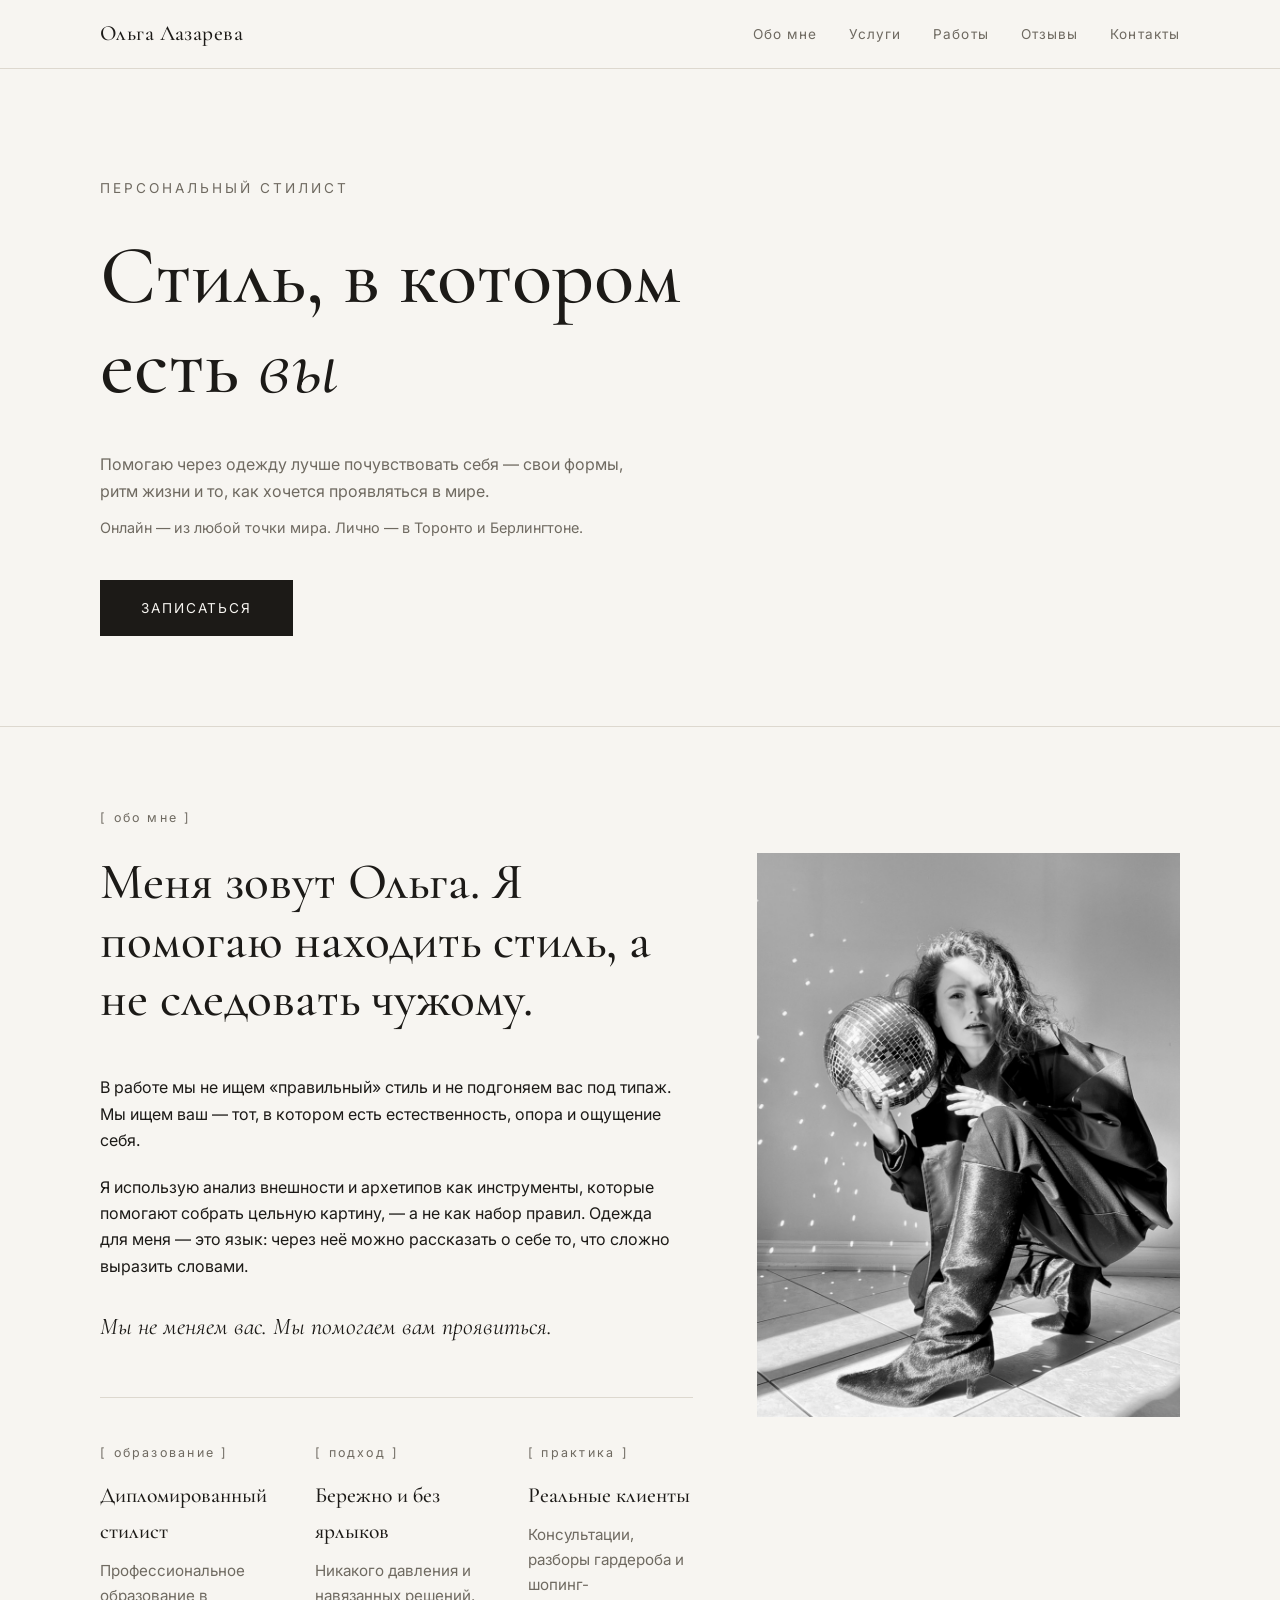
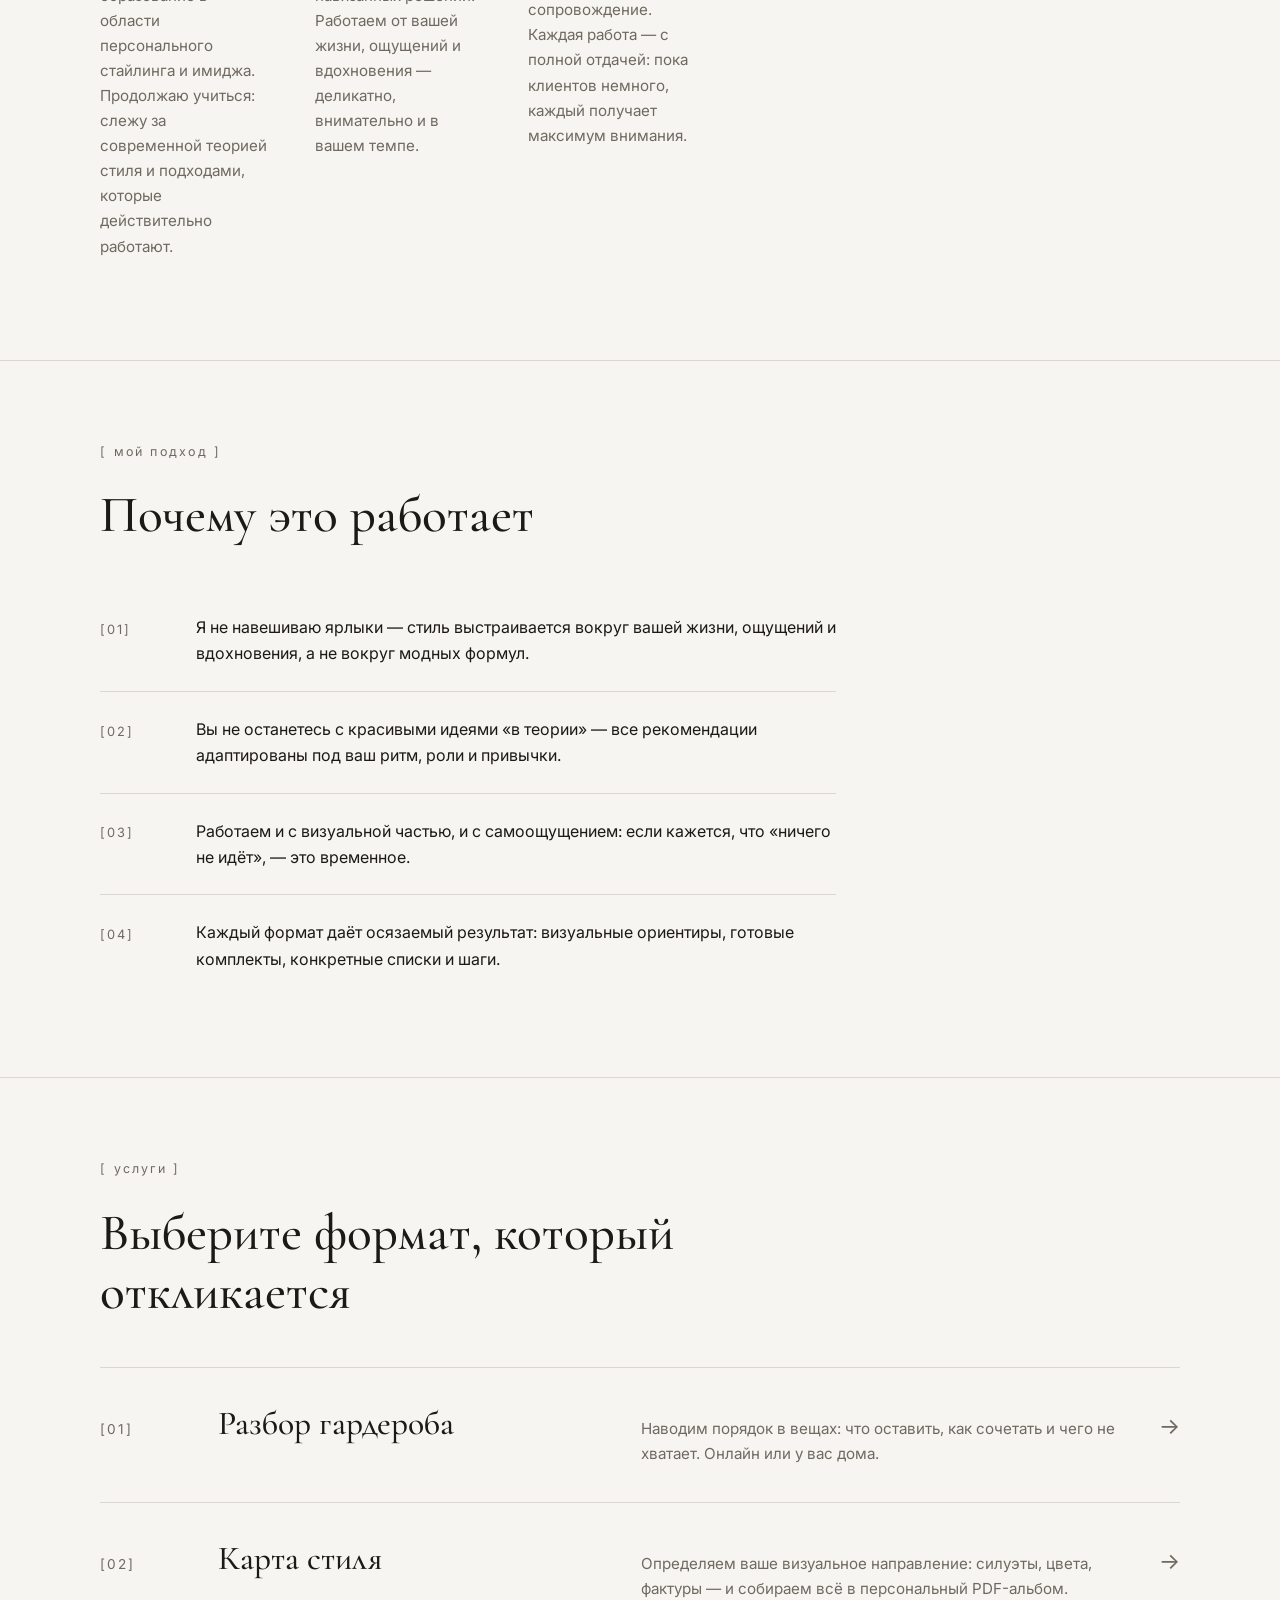
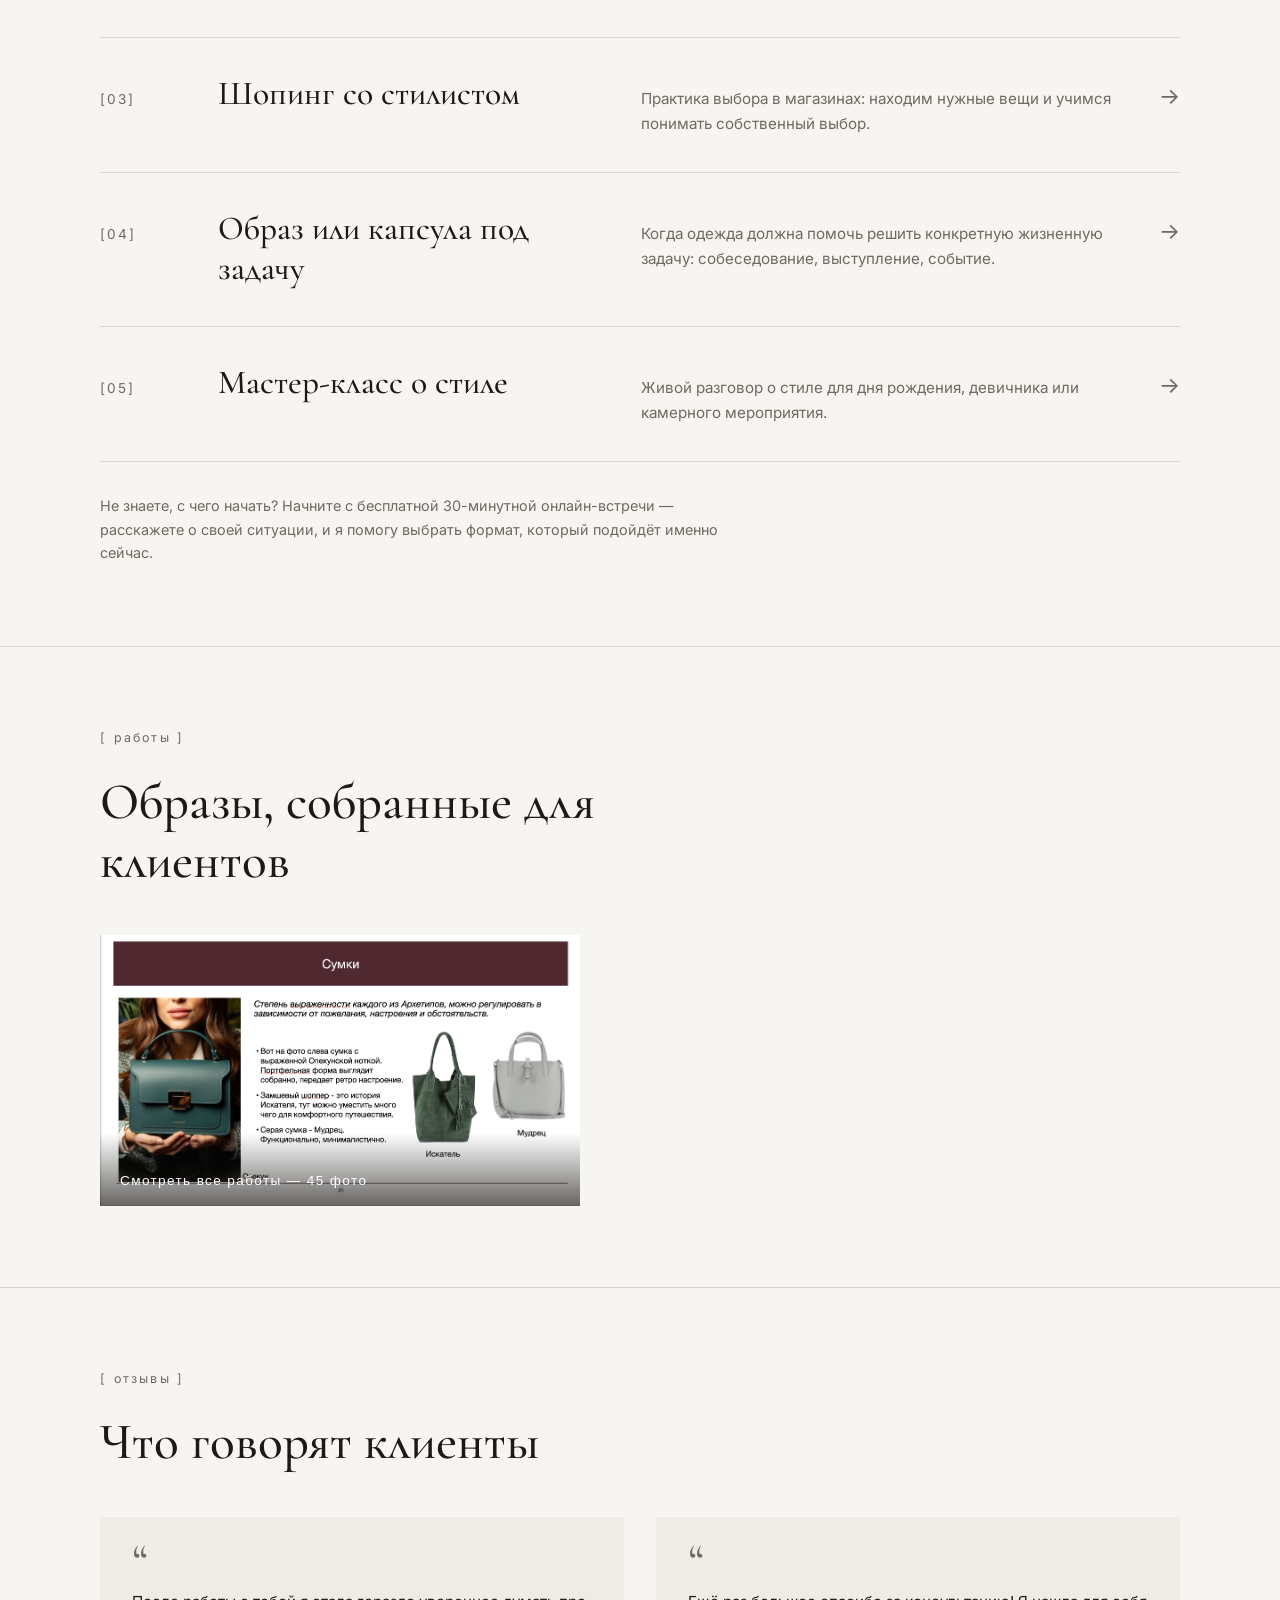
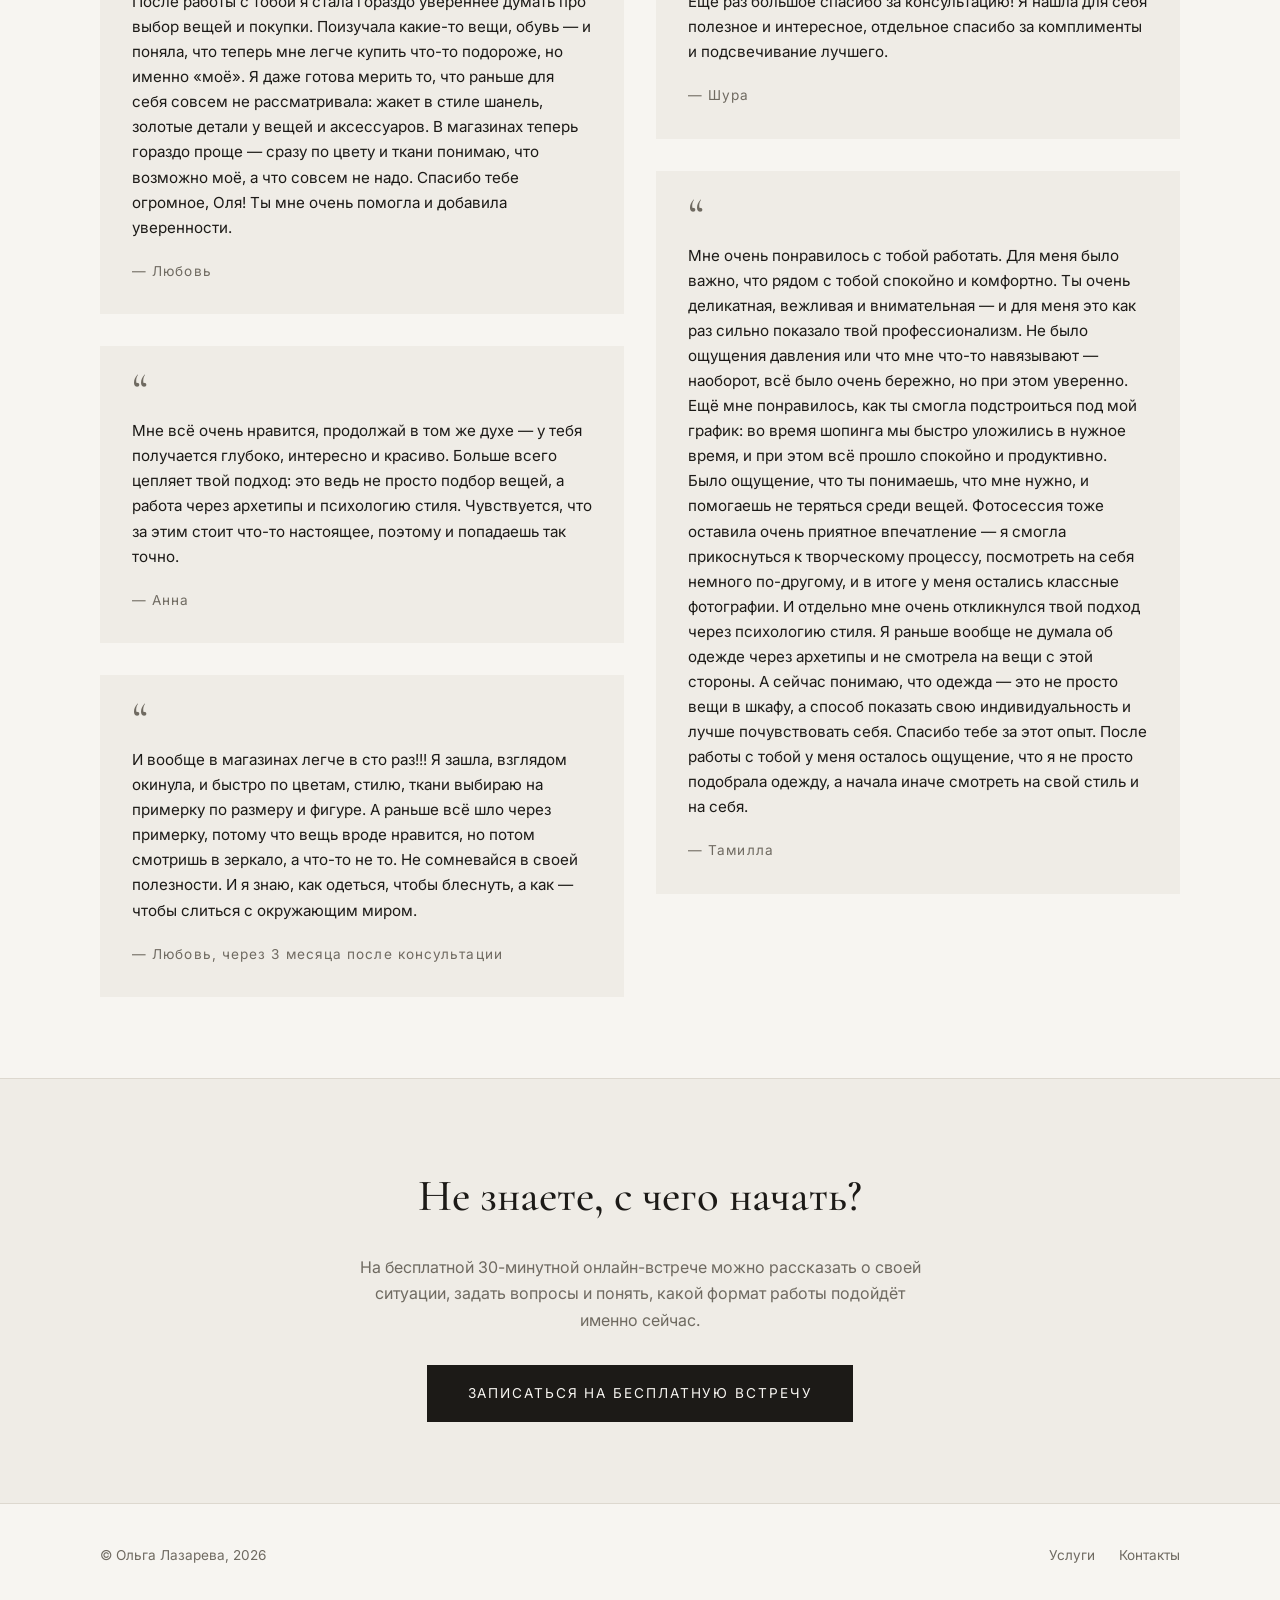
==== v2/index.html @ 64da3b32 "v2" ====
<!DOCTYPE html>
<html lang="ru">
<head>
    <meta charset="UTF-8">
    <meta name="viewport" content="width=device-width, initial-scale=1.0">
    <title>Ольга Лазарева — Персональный стилист</title>
    <meta name="description" content="Персональный стилист. Онлайн — из любой точки мира. Лично — в Торонто и Берлингтоне. Стиль как способ узнать себя и проявиться.">
    <meta property="og:title" content="Ольга Лазарева — Персональный стилист">
    <meta property="og:description" content="Персональный стилист. Онлайн — из любой точки мира. Лично — в Торонто и Берлингтоне.">
    <meta name="theme-color" content="#f7f5f1">
    <link rel="preconnect" href="https://fonts.googleapis.com">
    <link rel="preconnect" href="https://fonts.gstatic.com" crossorigin>
    <link href="https://fonts.googleapis.com/css2?family=Cormorant+Garamond:ital,wght@0,400;0,500;0,600;1,400;1,500&family=Inter:wght@300;400;500&display=swap" rel="stylesheet">
    <link rel="stylesheet" href="styles.css">
</head>
<body>
    <header class="site-header">
        <div class="container">
            <a href="index.html" class="brand">Ольга Лазарева</a>
            <button class="hamburger" id="hamburger" aria-label="Меню">
                <span></span>
                <span></span>
                <span></span>
            </button>
            <nav class="site-nav" id="siteNav">
                <a href="#about" class="nav-link">Обо мне</a>
                <a href="#services" class="nav-link">Услуги</a>
                <a href="#works" class="nav-link">Работы</a>
                <a href="#reviews" class="nav-link">Отзывы</a>
                <a href="contacts.html" class="nav-link">Контакты</a>
            </nav>
        </div>
    </header>

    <main>
        <!-- Hero -->
        <section id="hero" class="hero">
            <div class="container">
                <p class="hero-kicker">Персональный стилист</p>
                <h1 class="hero-title">Стиль, в котором есть <em>вы</em></h1>
                <p class="hero-lead">Помогаю через одежду лучше почувствовать себя — свои формы, ритм жизни и то, как хочется проявляться в мире.</p>
                <p class="hero-location">Онлайн — из любой точки мира. Лично — в Торонто и Берлингтоне.</p>
                <a href="contacts.html" class="btn">Записаться</a>
            </div>
        </section>

        <!-- About -->
        <section id="about" class="section">
            <div class="container">
                <span class="label reveal">обо мне</span>
                <div class="about-grid">
                    <div class="about-text reveal">
                        <h2 class="section-title">Меня зовут Ольга. Я помогаю находить стиль, а не следовать чужому.</h2>
                        <p>В работе мы не ищем «правильный» стиль и не подгоняем вас под типаж. Мы ищем ваш — тот, в котором есть естественность, опора и ощущение себя.</p>
                        <p>Я использую анализ внешности и архетипов как инструменты, которые помогают собрать цельную картину, — а не как набор правил. Одежда для меня — это язык: через неё можно рассказать о себе то, что сложно выразить словами.</p>
                        <p class="about-accent">Мы не меняем вас. Мы помогаем вам проявиться.</p>
                        <div class="pillars">
                            <div class="pillar reveal">
                                <span class="label">образование</span>
                                <strong>Дипломированный стилист</strong>
                                <!-- TODO: указать учебное заведение и год, например: «Школа стилистики N, 2025» -->
                                <p>Профессиональное образование в области персонального стайлинга и имиджа. Продолжаю учиться: слежу за современной теорией стиля и подходами, которые действительно работают.</p>
                            </div>
                            <div class="pillar reveal">
                                <span class="label">подход</span>
                                <strong>Бережно и без ярлыков</strong>
                                <p>Никакого давления и навязанных решений. Работаем от вашей жизни, ощущений и вдохновения — деликатно, внимательно и в вашем темпе.</p>
                            </div>
                            <div class="pillar reveal">
                                <span class="label">практика</span>
                                <strong>Реальные клиенты</strong>
                                <p>Консультации, разборы гардероба и шопинг-сопровождение. Каждая работа — с полной отдачей: пока клиентов немного, каждый получает максимум внимания.</p>
                            </div>
                        </div>
                    </div>
                    <figure class="about-photo reveal">
                        <img src="stylist-photo.jpg" alt="Ольга Лазарева — персональный стилист" width="900" height="1200" loading="lazy">
                    </figure>
                </div>
            </div>
        </section>

        <!-- Approach -->
        <section id="approach" class="section">
            <div class="container">
                <span class="label reveal">мой подход</span>
                <h2 class="section-title reveal">Почему это работает</h2>
                <div class="principles">
                    <div class="principle reveal">
                        <span class="principle-num">[01]</span>
                        <p>Я не навешиваю ярлыки — стиль выстраивается вокруг вашей жизни, ощущений и вдохновения, а не вокруг модных формул.</p>
                    </div>
                    <div class="principle reveal">
                        <span class="principle-num">[02]</span>
                        <p>Вы не останетесь с красивыми идеями «в теории» — все рекомендации адаптированы под ваш ритм, роли и привычки.</p>
                    </div>
                    <div class="principle reveal">
                        <span class="principle-num">[03]</span>
                        <p>Работаем и с визуальной частью, и с самоощущением: если кажется, что «ничего не идёт», — это временное.</p>
                    </div>
                    <div class="principle reveal">
                        <span class="principle-num">[04]</span>
                        <p>Каждый формат даёт осязаемый результат: визуальные ориентиры, готовые комплекты, конкретные списки и шаги.</p>
                    </div>
                </div>
            </div>
        </section>

        <!-- Services -->
        <section id="services" class="section">
            <div class="container">
                <span class="label reveal">услуги</span>
                <h2 class="section-title reveal">Выберите формат, который откликается</h2>
                <div class="services-index">
                    <a href="services/razbor-garderoba.html" class="service-row reveal">
                        <div class="service-row-inner">
                            <span class="service-num">[01]</span>
                            <span class="service-name">Разбор гардероба</span>
                            <span class="service-brief">Наводим порядок в вещах: что оставить, как сочетать и чего не хватает. Онлайн или у вас дома.</span>
                            <span class="service-arrow" aria-hidden="true">→</span>
                        </div>
                    </a>
                    <a href="services/karta-stilya.html" class="service-row reveal">
                        <div class="service-row-inner">
                            <span class="service-num">[02]</span>
                            <span class="service-name">Карта стиля</span>
                            <span class="service-brief">Определяем ваше визуальное направление: силуэты, цвета, фактуры — и собираем всё в персональный PDF-альбом.</span>
                            <span class="service-arrow" aria-hidden="true">→</span>
                        </div>
                    </a>
                    <a href="services/shopping.html" class="service-row reveal">
                        <div class="service-row-inner">
                            <span class="service-num">[03]</span>
                            <span class="service-name">Шопинг со стилистом</span>
                            <span class="service-brief">Практика выбора в магазинах: находим нужные вещи и учимся понимать собственный выбор.</span>
                            <span class="service-arrow" aria-hidden="true">→</span>
                        </div>
                    </a>
                    <a href="services/obraz-pod-zadachu.html" class="service-row reveal">
                        <div class="service-row-inner">
                            <span class="service-num">[04]</span>
                            <span class="service-name">Образ или капсула под задачу</span>
                            <span class="service-brief">Когда одежда должна помочь решить конкретную жизненную задачу: собеседование, выступление, событие.</span>
                            <span class="service-arrow" aria-hidden="true">→</span>
                        </div>
                    </a>
                    <a href="services/master-klass.html" class="service-row reveal">
                        <div class="service-row-inner">
                            <span class="service-num">[05]</span>
                            <span class="service-name">Мастер-класс о стиле</span>
                            <span class="service-brief">Живой разговор о стиле для дня рождения, девичника или камерного мероприятия.</span>
                            <span class="service-arrow" aria-hidden="true">→</span>
                        </div>
                    </a>
                </div>
                <p class="services-note reveal">Не знаете, с чего начать? Начните с бесплатной 30-минутной онлайн-встречи — расскажете о своей ситуации, и я помогу выбрать формат, который подойдёт именно сейчас.</p>
            </div>
        </section>

        <!-- Works -->
        <section id="works" class="section">
            <div class="container">
                <span class="label reveal">работы</span>
                <h2 class="section-title reveal">Образы, собранные для клиентов</h2>
                <div class="gallery-grid reveal" id="galleryGrid"></div>
            </div>
        </section>

        <!-- Reviews -->
        <section id="reviews" class="section">
            <div class="container">
                <span class="label reveal">отзывы</span>
                <h2 class="section-title reveal">Что говорят клиенты</h2>
                <div class="reviews-grid">
                    <div class="review-card reveal">
                        <p class="review-text">После работы с тобой я стала гораздо увереннее думать про выбор вещей и покупки. Поизучала какие-то вещи, обувь — и поняла, что теперь мне легче купить что-то подороже, но именно «моё». Я даже готова мерить то, что раньше для себя совсем не рассматривала: жакет в стиле шанель, золотые детали у вещей и аксессуаров. В магазинах теперь гораздо проще — сразу по цвету и ткани понимаю, что возможно моё, а что совсем не надо. Спасибо тебе огромное, Оля! Ты мне очень помогла и добавила уверенности.</p>
                        <p class="review-author">— Любовь</p>
                    </div>
                    <div class="review-card reveal">
                        <p class="review-text">Мне всё очень нравится, продолжай в том же духе — у тебя получается глубоко, интересно и красиво. Больше всего цепляет твой подход: это ведь не просто подбор вещей, а работа через архетипы и психологию стиля. Чувствуется, что за этим стоит что-то настоящее, поэтому и попадаешь так точно.</p>
                        <p class="review-author">— Анна</p>
                    </div>
                    <div class="review-card reveal">
                        <p class="review-text">И вообще в магазинах легче в сто раз!!! Я зашла, взглядом окинула, и быстро по цветам, стилю, ткани выбираю на примерку по размеру и фигуре. А раньше всё шло через примерку, потому что вещь вроде нравится, но потом смотришь в зеркало, а что-то не то. Не сомневайся в своей полезности. И я знаю, как одеться, чтобы блеснуть, а как — чтобы слиться с окружающим миром.</p>
                        <p class="review-author">— Любовь, через 3 месяца после консультации</p>
                    </div>
                    <div class="review-card reveal">
                        <p class="review-text">Ещё раз большое спасибо за консультацию! Я нашла для себя полезное и интересное, отдельное спасибо за комплименты и подсвечивание лучшего.</p>
                        <p class="review-author">— Шура</p>
                    </div>
                    <div class="review-card reveal">
                        <p class="review-text">Мне очень понравилось с тобой работать. Для меня было важно, что рядом с тобой спокойно и комфортно. Ты очень деликатная, вежливая и внимательная — и для меня это как раз сильно показало твой профессионализм. Не было ощущения давления или что мне что-то навязывают — наоборот, всё было очень бережно, но при этом уверенно. Ещё мне понравилось, как ты смогла подстроиться под мой график: во время шопинга мы быстро уложились в нужное время, и при этом всё прошло спокойно и продуктивно. Было ощущение, что ты понимаешь, что мне нужно, и помогаешь не теряться среди вещей. Фотосессия тоже оставила очень приятное впечатление — я смогла прикоснуться к творческому процессу, посмотреть на себя немного по-другому, и в итоге у меня остались классные фотографии. И отдельно мне очень откликнулся твой подход через психологию стиля. Я раньше вообще не думала об одежде через архетипы и не смотрела на вещи с этой стороны. А сейчас понимаю, что одежда — это не просто вещи в шкафу, а способ показать свою индивидуальность и лучше почувствовать себя. Спасибо тебе за этот опыт. После работы с тобой у меня осталось ощущение, что я не просто подобрала одежду, а начала иначе смотреть на свой стиль и на себя.</p>
                        <p class="review-author">— Тамилла</p>
                    </div>
                </div>
            </div>
        </section>

        <!-- CTA -->
        <section class="cta-band">
            <div class="container">
                <h2>Не знаете, с чего начать?</h2>
                <p>На бесплатной 30-минутной онлайн-встрече можно рассказать о своей ситуации, задать вопросы и понять, какой формат работы подойдёт именно сейчас.</p>
                <a href="contacts.html" class="btn">Записаться на бесплатную встречу</a>
            </div>
        </section>
    </main>

    <!-- Lightbox -->
    <div class="lightbox" id="lightbox" role="dialog" aria-modal="true" aria-label="Просмотр изображения" hidden>
        <button class="lightbox-close" id="lightboxClose" aria-label="Закрыть">&times;</button>
        <button class="lightbox-arrow lightbox-prev" id="lightboxPrev" aria-label="Предыдущее">&#8249;</button>
        <div class="lightbox-stage" id="lightboxStage">
            <img class="lightbox-image" id="lightboxImage" src="" alt="">
        </div>
        <button class="lightbox-arrow lightbox-next" id="lightboxNext" aria-label="Следующее">&#8250;</button>
        <p class="lightbox-counter" id="lightboxCounter"></p>
    </div>

    <footer class="site-footer">
        <div class="container">
            <p class="footer-copy">© Ольга Лазарева, 2026</p>
            <nav class="footer-nav">
                <a href="#services">Услуги</a>
                <a href="contacts.html">Контакты</a>
            </nav>
        </div>
    </footer>

    <button class="back-to-top" id="backToTop" aria-label="Вернуться наверх">↑</button>

    <script src="script.js"></script>
</body>
</html>
---- v2/styles.css ----
/* ============================================================
   Ольга Лазарева — персональный стилист · v2
   Editorial minimal: warm off-white, near-black ink,
   Cormorant Garamond display + Inter body.
   ============================================================ */

* {
    margin: 0;
    padding: 0;
    box-sizing: border-box;
}

:root {
    --bg: #f7f5f1;
    --bg-deep: #efece6;
    --ink: #1c1a17;
    --muted: #6f6a61;
    --line: #ddd8cf;
    --font-serif: "Cormorant Garamond", "Times New Roman", Georgia, serif;
    --font-sans: "Inter", -apple-system, BlinkMacSystemFont, "Segoe UI", Roboto, "Helvetica Neue", Arial, sans-serif;
    --max-width: 1160px;
    --pad: clamp(1.25rem, 4vw, 2.5rem);
}

html {
    scroll-behavior: smooth;
}

section[id] {
    scroll-margin-top: 5rem;
}

@media (prefers-reduced-motion: reduce) {
    html { scroll-behavior: auto; }
    * {
        animation-duration: 0.01ms !important;
        animation-iteration-count: 1 !important;
        transition-duration: 0.01ms !important;
    }
}

body {
    font-family: var(--font-sans);
    font-size: 16px;
    line-height: 1.65;
    color: var(--ink);
    background-color: var(--bg);
    -webkit-font-smoothing: antialiased;
    -moz-osx-font-smoothing: grayscale;
}

a {
    color: inherit;
}

a:focus-visible,
button:focus-visible,
summary:focus-visible {
    outline: 2px solid var(--ink);
    outline-offset: 3px;
}

img {
    max-width: 100%;
    display: block;
}

.container {
    max-width: var(--max-width);
    margin: 0 auto;
    padding-left: var(--pad);
    padding-right: var(--pad);
}

/* ---------- Bracket label, e.g. [обо мне] ---------- */
.label {
    display: block;
    font-size: 0.78rem;
    letter-spacing: 0.18em;
    text-transform: lowercase;
    color: var(--muted);
    margin-bottom: 1.5rem;
}

.label::before { content: "[ "; }
.label::after  { content: " ]"; }

/* ---------- Header ---------- */
.site-header {
    position: sticky;
    top: 0;
    z-index: 100;
    background-color: rgba(247, 245, 241, 0.92);
    backdrop-filter: blur(8px);
    -webkit-backdrop-filter: blur(8px);
    border-bottom: 1px solid var(--line);
}

.site-header .container {
    display: flex;
    align-items: center;
    justify-content: space-between;
    height: 4.25rem;
}

.brand {
    font-family: var(--font-serif);
    font-size: 1.35rem;
    font-weight: 500;
    letter-spacing: 0.02em;
    text-decoration: none;
    white-space: nowrap;
}

.site-nav {
    display: flex;
    align-items: center;
    gap: 2rem;
}

.nav-link {
    font-size: 0.85rem;
    letter-spacing: 0.08em;
    text-decoration: none;
    color: var(--muted);
    transition: color 0.2s ease;
    padding: 0.25rem 0;
}

.nav-link:hover,
.nav-link.active {
    color: var(--ink);
}

.nav-link.active {
    border-bottom: 1px solid var(--ink);
}

.hamburger {
    display: none;
    flex-direction: column;
    justify-content: center;
    gap: 5px;
    width: 2.5rem;
    height: 2.5rem;
    background: none;
    border: none;
    cursor: pointer;
}

.hamburger span {
    display: block;
    height: 1px;
    width: 22px;
    margin: 0 auto;
    background-color: var(--ink);
    transition: transform 0.25s ease, opacity 0.25s ease;
}

.hamburger.active span:nth-child(1) { transform: translateY(6px) rotate(45deg); }
.hamburger.active span:nth-child(2) { opacity: 0; }
.hamburger.active span:nth-child(3) { transform: translateY(-6px) rotate(-45deg); }

@media (max-width: 820px) {
    .hamburger { display: flex; }

    .site-nav {
        position: absolute;
        top: 100%;
        left: 0;
        right: 0;
        flex-direction: column;
        align-items: flex-start;
        gap: 0;
        background-color: var(--bg);
        border-bottom: 1px solid var(--line);
        max-height: 0;
        overflow: hidden;
        transition: max-height 0.3s ease;
    }

    .site-nav.open { max-height: 30rem; }

    .site-nav .nav-link {
        width: 100%;
        padding: 0.9rem var(--pad);
        border-bottom: none;
        font-size: 1rem;
    }
}

/* ---------- Buttons ---------- */
.btn {
    display: inline-block;
    font-family: var(--font-sans);
    font-size: 0.85rem;
    letter-spacing: 0.14em;
    text-transform: uppercase;
    text-decoration: none;
    text-align: center;
    padding: 1rem 2.5rem;
    border: 1px solid var(--ink);
    background-color: var(--ink);
    color: var(--bg);
    cursor: pointer;
    transition: background-color 0.25s ease, color 0.25s ease;
}

.btn:hover {
    background-color: transparent;
    color: var(--ink);
}

.btn-ghost {
    background-color: transparent;
    color: var(--ink);
}

.btn-ghost:hover {
    background-color: var(--ink);
    color: var(--bg);
}

/* ---------- Hero (home) ---------- */
.hero {
    padding: clamp(5rem, 12vh, 9rem) 0 clamp(4rem, 10vh, 7rem);
}

.hero-kicker {
    font-size: 0.85rem;
    letter-spacing: 0.22em;
    text-transform: uppercase;
    color: var(--muted);
    margin-bottom: 2rem;
}

.hero-title {
    font-family: var(--font-serif);
    font-weight: 500;
    font-size: clamp(2.6rem, 7vw, 5.2rem);
    line-height: 1.08;
    max-width: 18ch;
    margin-bottom: 2.5rem;
}

.hero-title em {
    font-style: italic;
    font-weight: 400;
}

.hero-lead {
    max-width: 34rem;
    color: var(--muted);
    margin-bottom: 0.75rem;
}

.hero-location {
    font-size: 0.9rem;
    color: var(--muted);
    margin-bottom: 2.5rem;
}

/* ---------- Sections ---------- */
.section {
    padding: clamp(4rem, 9vh, 7rem) 0;
    border-top: 1px solid var(--line);
}

.section-title {
    font-family: var(--font-serif);
    font-weight: 500;
    font-size: clamp(2rem, 4.5vw, 3.2rem);
    line-height: 1.15;
    margin-bottom: clamp(2rem, 5vh, 3.5rem);
    max-width: 24ch;
}

/* ---------- About ---------- */
.about-grid {
    display: grid;
    grid-template-columns: minmax(0, 7fr) minmax(0, 5fr);
    gap: clamp(2rem, 5vw, 5rem);
    align-items: start;
}

.about-text p {
    margin-bottom: 1.25rem;
    max-width: 36rem;
}

.about-text p.about-accent {
    font-family: var(--font-serif);
    font-size: 1.5rem;
    line-height: 1.35;
    font-style: italic;
    margin: 2rem 0;
}

.about-photo img {
    width: 100%;
    height: auto;
    filter: saturate(0.92);
}

.about-photo figcaption {
    font-size: 0.8rem;
    color: var(--muted);
    margin-top: 0.75rem;
    letter-spacing: 0.06em;
}

@media (max-width: 820px) {
    .about-grid { grid-template-columns: 1fr; }
    .about-photo { order: -1; max-width: 26rem; }
}

/* ---------- Pillars (education / approach / practice) ---------- */
.pillars {
    display: grid;
    grid-template-columns: repeat(3, 1fr);
    gap: clamp(1.5rem, 4vw, 3rem);
    margin-top: clamp(2.5rem, 6vh, 4rem);
    padding-top: clamp(2rem, 5vh, 3rem);
    border-top: 1px solid var(--line);
}

.pillar .label { margin-bottom: 0.9rem; }

.pillar p {
    font-size: 0.95rem;
    color: var(--muted);
}

.pillar strong {
    display: block;
    font-family: var(--font-serif);
    font-size: 1.35rem;
    font-weight: 500;
    color: var(--ink);
    margin-bottom: 0.5rem;
}

@media (max-width: 820px) {
    .pillars { grid-template-columns: 1fr; }
}

/* ---------- Principles ([01]–[04]) ---------- */
.principles {
    display: grid;
    gap: 0;
    max-width: 46rem;
}

.principle {
    display: grid;
    grid-template-columns: 4.5rem 1fr;
    gap: 1.5rem;
    padding: 1.5rem 0;
    border-bottom: 1px solid var(--line);
}

.principle:last-child { border-bottom: none; }

.principle-num {
    font-size: 0.8rem;
    letter-spacing: 0.15em;
    color: var(--muted);
    padding-top: 0.3rem;
}

.principle p { color: var(--ink); }

/* ---------- Services index (home) ---------- */
.service-row {
    display: block;
    text-decoration: none;
    border-bottom: 1px solid var(--line);
    padding: clamp(1.75rem, 4vh, 2.5rem) 0;
    transition: opacity 0.2s ease;
}

.service-row:first-of-type { border-top: 1px solid var(--line); }

.service-row-inner {
    display: grid;
    grid-template-columns: 5rem minmax(0, 4fr) minmax(0, 5fr) auto;
    align-items: baseline;
    gap: clamp(1rem, 3vw, 2.5rem);
}

.service-num {
    font-size: 0.85rem;
    letter-spacing: 0.15em;
    color: var(--muted);
}

.service-name {
    font-family: var(--font-serif);
    font-size: clamp(1.5rem, 3vw, 2.1rem);
    font-weight: 500;
    line-height: 1.2;
    transition: font-style 0.15s ease;
}

.service-row:hover .service-name { font-style: italic; }

.service-brief {
    font-size: 0.95rem;
    color: var(--muted);
}

.service-arrow {
    font-size: 1.4rem;
    line-height: 1;
    color: var(--muted);
    transition: transform 0.25s ease, color 0.25s ease;
}

.service-row:hover .service-arrow {
    transform: translateX(6px);
    color: var(--ink);
}

@media (max-width: 820px) {
    .service-row-inner {
        grid-template-columns: 1fr auto;
        grid-template-areas:
            "num arrow"
            "name arrow"
            "brief brief";
        row-gap: 0.4rem;
    }
    .service-num   { grid-area: num; }
    .service-name  { grid-area: name; }
    .service-brief { grid-area: brief; }
    .service-arrow { grid-area: arrow; align-self: center; }
}

.services-note {
    margin-top: 2rem;
    font-size: 0.9rem;
    color: var(--muted);
    max-width: 40rem;
}

/* ---------- CTA band ---------- */
.cta-band {
    background-color: var(--bg-deep);
    border-top: 1px solid var(--line);
    padding: clamp(4rem, 9vh, 6.5rem) 0;
    text-align: center;
}

.cta-band h2 {
    font-family: var(--font-serif);
    font-weight: 500;
    font-size: clamp(1.9rem, 4vw, 2.8rem);
    margin-bottom: 1.25rem;
}

.cta-band p {
    max-width: 36rem;
    margin: 0 auto 2rem;
    color: var(--muted);
}

/* ---------- Works ---------- */
.gallery-grid {
    display: grid;
    max-width: 30rem;
}

.gallery-item {
    position: relative;
    display: block;
    border: none;
    padding: 0;
    background: none;
    cursor: pointer;
    overflow: hidden;
}

.gallery-item img {
    width: 100%;
    transition: transform 0.4s ease;
}

.gallery-item:hover img { transform: scale(1.02); }

.gallery-item-hint {
    position: absolute;
    left: 0;
    right: 0;
    bottom: 0;
    padding: 2.5rem 1.25rem 1.1rem;
    background: linear-gradient(transparent, rgba(20, 18, 15, 0.65));
    color: #fff;
    font-size: 0.85rem;
    letter-spacing: 0.1em;
    text-align: left;
}

/* ---------- Lightbox ---------- */
.lightbox {
    position: fixed;
    inset: 0;
    z-index: 200;
    background-color: rgba(20, 18, 15, 0.94);
    display: flex;
    align-items: center;
    justify-content: center;
}

.lightbox[hidden] { display: none; }

.lightbox-stage {
    max-width: 90vw;
    max-height: 88vh;
    overflow: hidden;
}

.lightbox-image {
    max-width: 90vw;
    max-height: 88vh;
    object-fit: contain;
    cursor: zoom-in;
}

.lightbox.zoomed .lightbox-stage {
    overflow: auto;
    max-width: 100vw;
    max-height: 100vh;
}

.lightbox.zoomed .lightbox-image {
    max-width: none;
    max-height: none;
    cursor: zoom-out;
}

.lightbox-close,
.lightbox-arrow {
    position: absolute;
    background: none;
    border: none;
    color: rgba(255, 255, 255, 0.85);
    cursor: pointer;
    z-index: 210;
    transition: color 0.2s ease;
}

.lightbox-close:hover,
.lightbox-arrow:hover { color: #fff; }

.lightbox-close {
    top: 1rem;
    right: 1.5rem;
    font-size: 2.4rem;
    line-height: 1;
}

.lightbox-arrow {
    top: 50%;
    transform: translateY(-50%);
    font-size: 3rem;
    padding: 1rem;
}

.lightbox-prev { left: 0.5rem; }
.lightbox-next { right: 0.5rem; }

.lightbox-counter {
    position: absolute;
    bottom: 1rem;
    left: 50%;
    transform: translateX(-50%);
    color: rgba(255, 255, 255, 0.7);
    font-size: 0.85rem;
    letter-spacing: 0.1em;
}

/* ---------- Reviews ---------- */
.reviews-grid {
    columns: 2;
    column-gap: 2rem;
}

.review-card {
    break-inside: avoid;
    background-color: var(--bg-deep);
    padding: 2rem;
    margin-bottom: 2rem;
}

.review-card::before {
    content: "“";
    display: block;
    font-family: var(--font-serif);
    font-size: 3rem;
    line-height: 0.5;
    margin-bottom: 1rem;
    color: var(--muted);
}

.review-text {
    font-size: 0.95rem;
    margin-bottom: 1.25rem;
}

.review-author {
    font-size: 0.85rem;
    letter-spacing: 0.08em;
    color: var(--muted);
}

@media (max-width: 820px) {
    .reviews-grid { columns: 1; }
}

/* ---------- Page hero (inner pages) ---------- */
.page-hero {
    padding: clamp(4rem, 9vh, 6.5rem) 0 clamp(2.5rem, 6vh, 4rem);
}

.page-hero .label { margin-bottom: 2rem; }

.page-title {
    font-family: var(--font-serif);
    font-weight: 500;
    font-size: clamp(2.4rem, 6vw, 4.2rem);
    line-height: 1.1;
    max-width: 20ch;
    margin-bottom: 1.5rem;
}

.page-lead {
    max-width: 36rem;
    color: var(--muted);
}

.back-link {
    display: inline-block;
    font-size: 0.85rem;
    letter-spacing: 0.1em;
    color: var(--muted);
    text-decoration: none;
    margin-bottom: 2.5rem;
    transition: color 0.2s ease;
}

.back-link:hover { color: var(--ink); }

/* ---------- Service page: fit list ---------- */
.fit-list {
    list-style: none;
    max-width: 44rem;
}

.fit-list li {
    position: relative;
    padding: 1rem 0 1rem 2rem;
    border-bottom: 1px solid var(--line);
}

.fit-list li::before {
    content: "—";
    position: absolute;
    left: 0;
    color: var(--muted);
}

/* ---------- Service page: format cards ---------- */
.formats {
    display: grid;
    grid-template-columns: repeat(auto-fit, minmax(19rem, 1fr));
    gap: 2rem;
    align-items: start;
}

.format-card {
    background-color: var(--bg-deep);
    padding: clamp(1.75rem, 4vw, 2.75rem);
    display: flex;
    flex-direction: column;
    height: 100%;
}

.format-name {
    font-size: 0.8rem;
    letter-spacing: 0.18em;
    text-transform: uppercase;
    color: var(--muted);
    margin-bottom: 0.75rem;
}

.format-price {
    font-family: var(--font-serif);
    font-size: 2.2rem;
    font-weight: 500;
    line-height: 1.1;
    margin-bottom: 0.35rem;
}

.format-price small {
    font-family: var(--font-sans);
    font-size: 0.85rem;
    font-weight: 400;
    color: var(--muted);
}

.format-meta {
    font-size: 0.85rem;
    color: var(--muted);
    margin-bottom: 1.75rem;
}

.format-steps-title {
    font-size: 0.8rem;
    letter-spacing: 0.15em;
    text-transform: uppercase;
    color: var(--muted);
    margin-bottom: 1rem;
    padding-top: 1.5rem;
    border-top: 1px solid var(--line);
}

.format-steps {
    list-style: none;
    counter-reset: step;
    margin-bottom: 2rem;
    flex-grow: 1;
}

.format-steps li {
    counter-increment: step;
    position: relative;
    padding: 0.5rem 0 0.5rem 2.2rem;
    font-size: 0.93rem;
}

.format-steps li::before {
    content: counter(step, decimal-leading-zero);
    position: absolute;
    left: 0;
    top: 0.62rem;
    font-size: 0.75rem;
    letter-spacing: 0.05em;
    color: var(--muted);
}

.format-steps li strong { font-weight: 600; }

.format-card .btn { align-self: flex-start; }

/* ---------- Service page: Q&A ---------- */
.qa-list {
    max-width: 44rem;
}

.qa-list details {
    border-bottom: 1px solid var(--line);
}

.qa-list details:first-child { border-top: 1px solid var(--line); }

.qa-list summary {
    font-family: var(--font-serif);
    font-size: 1.25rem;
    font-weight: 500;
    padding: 1.25rem 2.5rem 1.25rem 0;
    cursor: pointer;
    list-style: none;
    position: relative;
}

.qa-list summary::-webkit-details-marker { display: none; }

.qa-list summary::after {
    content: "+";
    position: absolute;
    right: 0.25rem;
    top: 50%;
    transform: translateY(-50%);
    font-family: var(--font-sans);
    font-size: 1.3rem;
    font-weight: 300;
    color: var(--muted);
    transition: transform 0.25s ease;
}

.qa-list details[open] summary::after {
    transform: translateY(-50%) rotate(45deg);
}

.qa-list details p {
    padding: 0 0 1.5rem;
    color: var(--muted);
    max-width: 40rem;
}

/* ---------- Contacts page ---------- */
.contact-cards {
    display: grid;
    grid-template-columns: repeat(auto-fit, minmax(15rem, 1fr));
    gap: 1.5rem;
    margin-top: clamp(2rem, 5vh, 3.5rem);
}

.contact-card {
    display: flex;
    flex-direction: column;
    align-items: flex-start;
    gap: 0.75rem;
    background-color: var(--bg-deep);
    padding: 2.25rem 2rem;
    text-decoration: none;
    transition: background-color 0.25s ease;
}

.contact-card:hover { background-color: #e8e4dc; }

.contact-icon {
    width: 1.6rem;
    height: 1.6rem;
    stroke-width: 1.5;
}

.contact-card-name {
    font-size: 0.8rem;
    letter-spacing: 0.18em;
    text-transform: uppercase;
    color: var(--muted);
}

.contact-card-handle {
    font-family: var(--font-serif);
    font-size: 1.3rem;
    font-weight: 500;
    overflow-wrap: anywhere;
}

.contact-note {
    margin-top: clamp(2.5rem, 6vh, 4rem);
    padding-top: 2rem;
    border-top: 1px solid var(--line);
    color: var(--muted);
    max-width: 36rem;
    font-size: 0.95rem;
}

/* ---------- Footer ---------- */
.site-footer {
    border-top: 1px solid var(--line);
    padding: 2.5rem 0;
}

.site-footer .container {
    display: flex;
    flex-wrap: wrap;
    align-items: center;
    justify-content: space-between;
    gap: 1rem;
}

.footer-copy {
    font-size: 0.85rem;
    color: var(--muted);
}

.footer-nav {
    display: flex;
    gap: 1.5rem;
}

.footer-nav a {
    font-size: 0.85rem;
    color: var(--muted);
    text-decoration: none;
    transition: color 0.2s ease;
}

.footer-nav a:hover { color: var(--ink); }

/* ---------- Back to top ---------- */
.back-to-top {
    position: fixed;
    bottom: 1.5rem;
    right: 1.5rem;
    width: 3rem;
    height: 3rem;
    border: 1px solid var(--line);
    background-color: var(--bg);
    color: var(--ink);
    font-size: 1.1rem;
    cursor: pointer;
    opacity: 0;
    pointer-events: none;
    transition: opacity 0.3s ease;
    z-index: 90;
}

.back-to-top.visible {
    opacity: 1;
    pointer-events: auto;
}

/* ---------- Reveal on scroll ---------- */
.reveal {
    opacity: 0;
    transform: translateY(18px);
    transition: opacity 0.6s ease, transform 0.6s ease;
}

.reveal.visible {
    opacity: 1;
    transform: none;
}

@media (prefers-reduced-motion: reduce) {
    .reveal {
        opacity: 1;
        transform: none;
    }
}
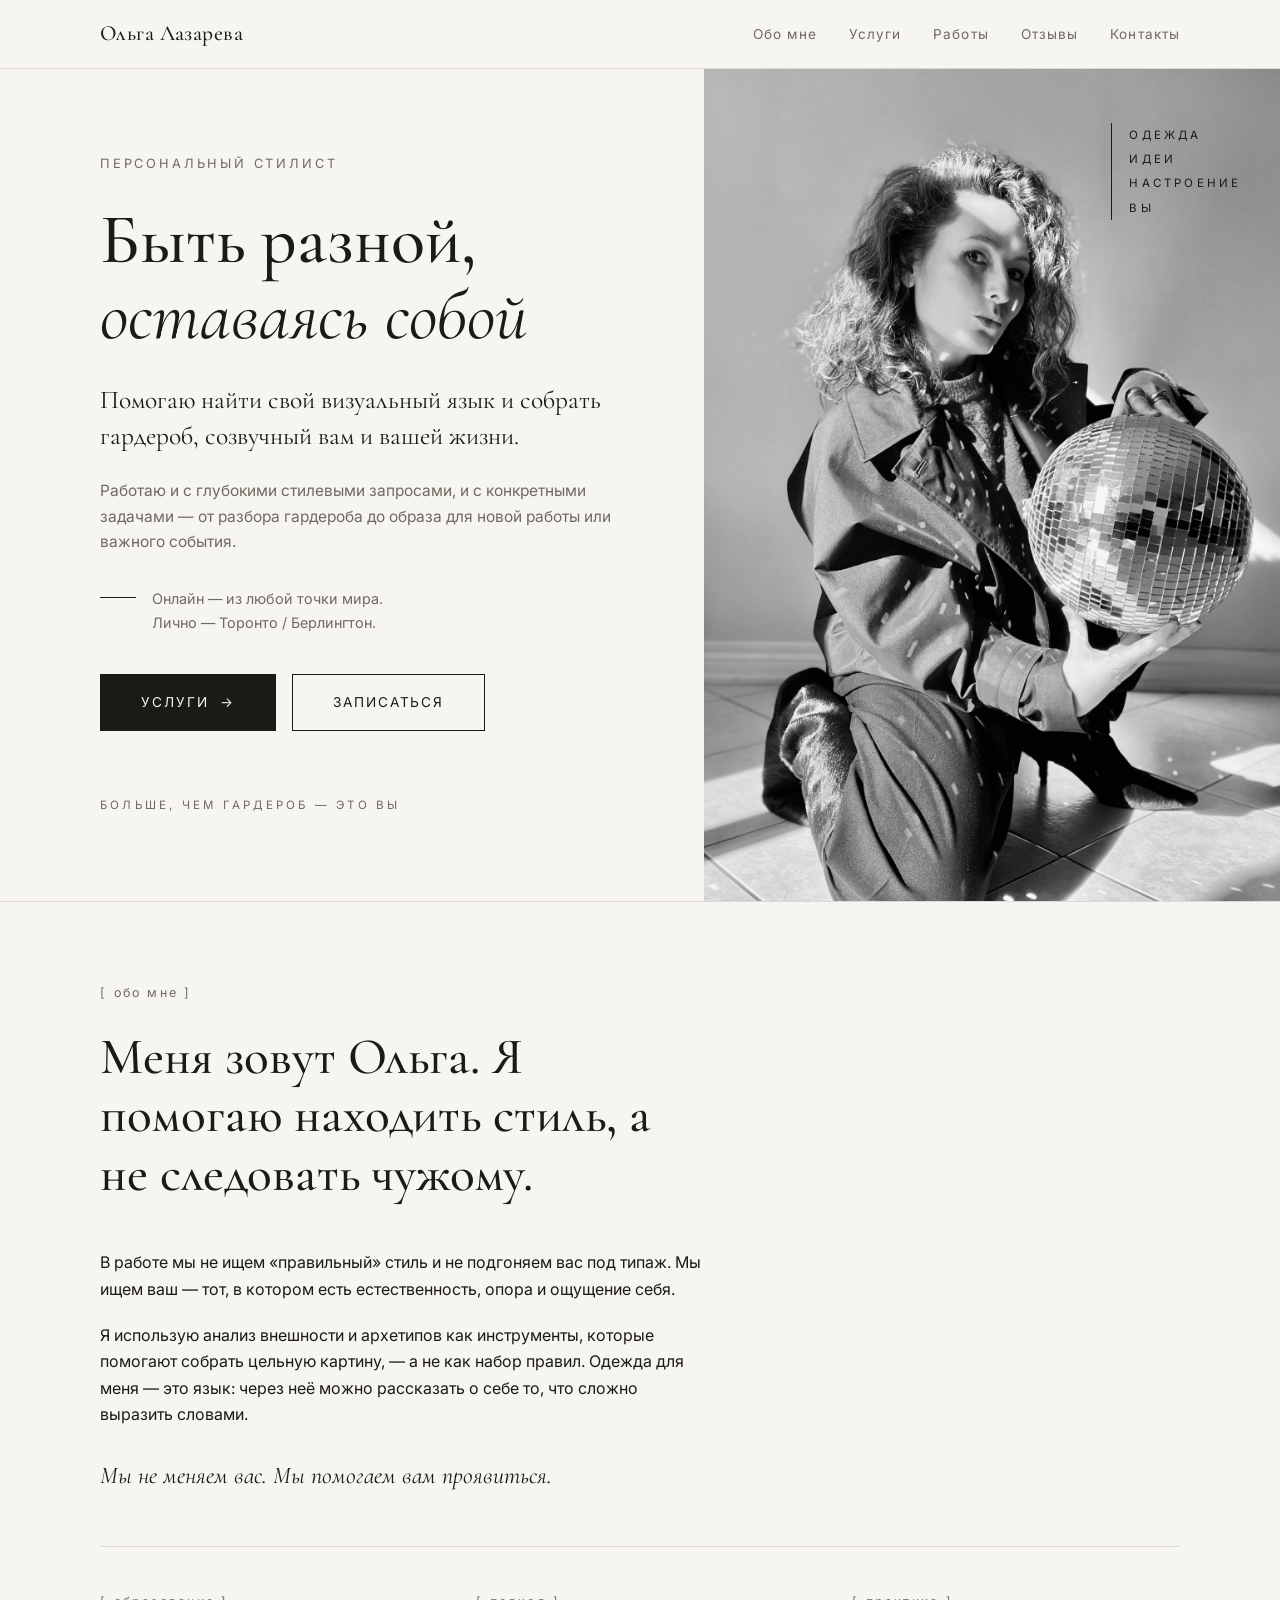
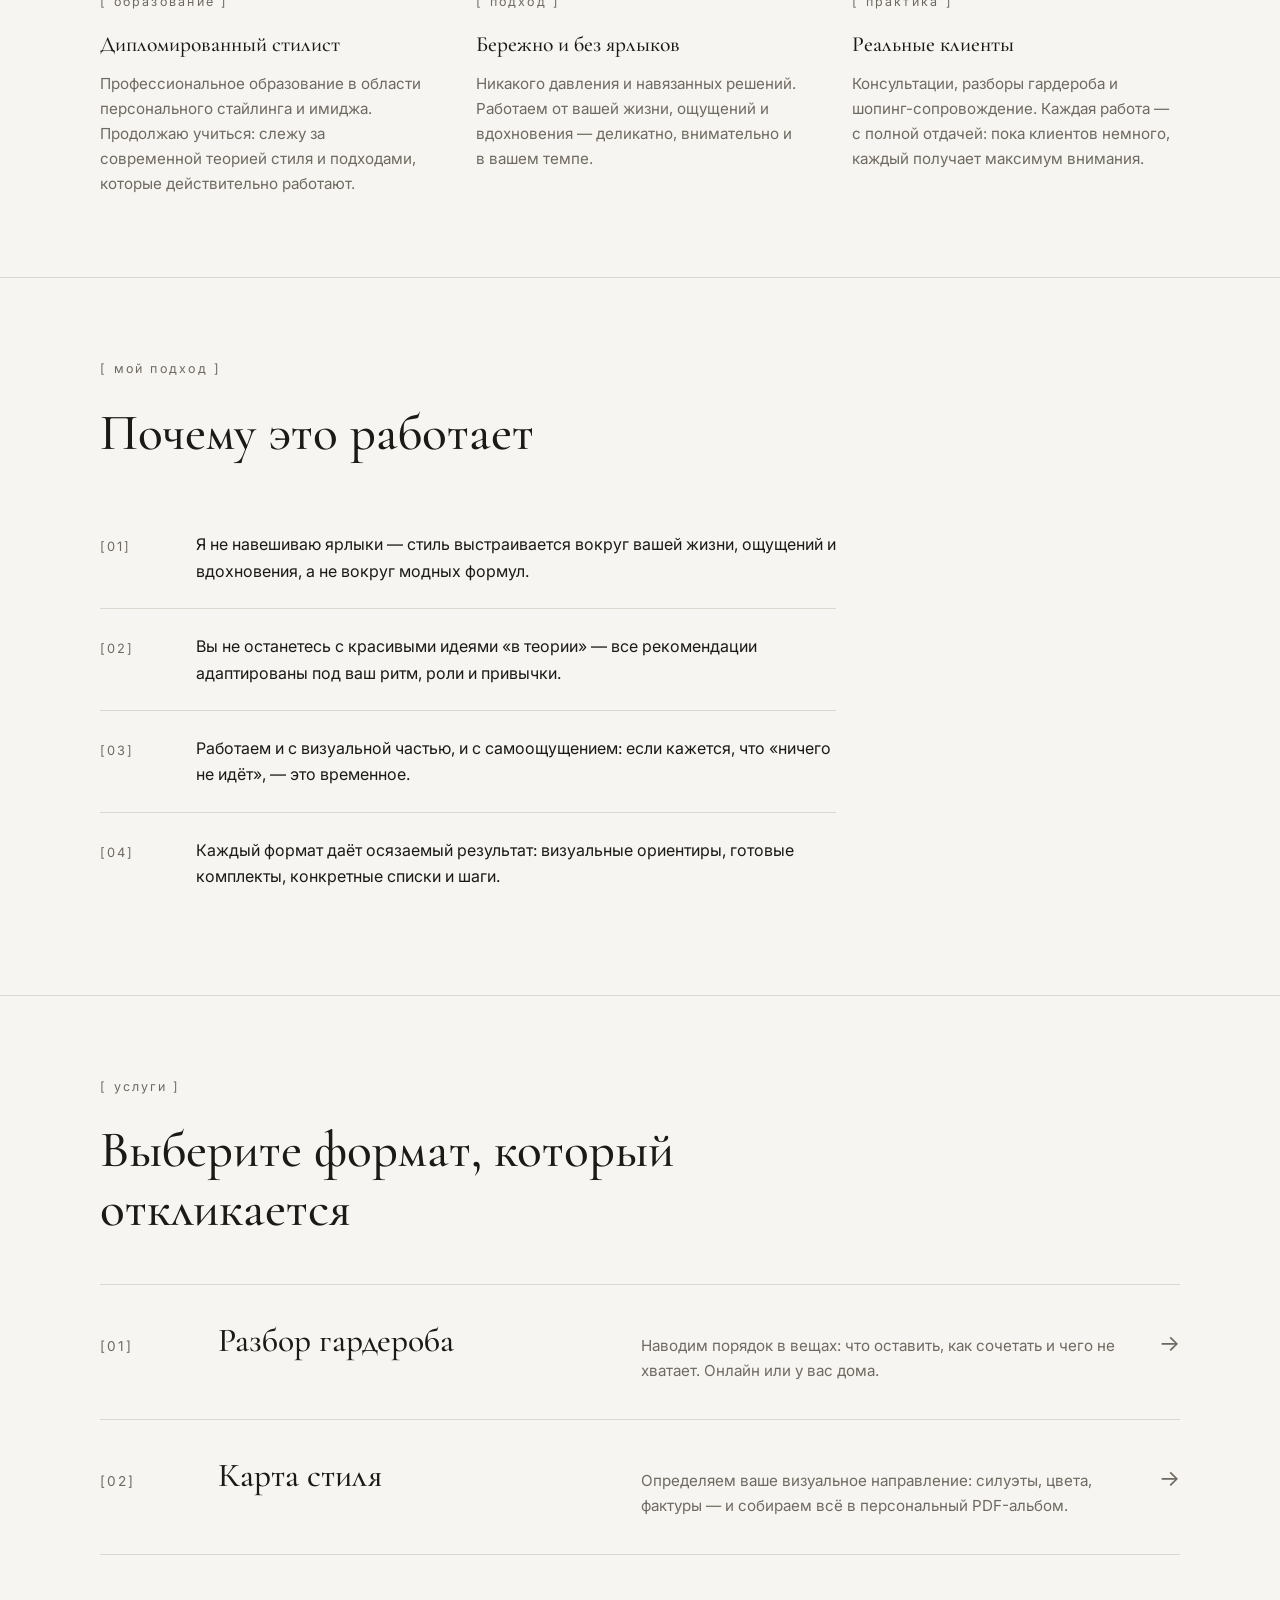
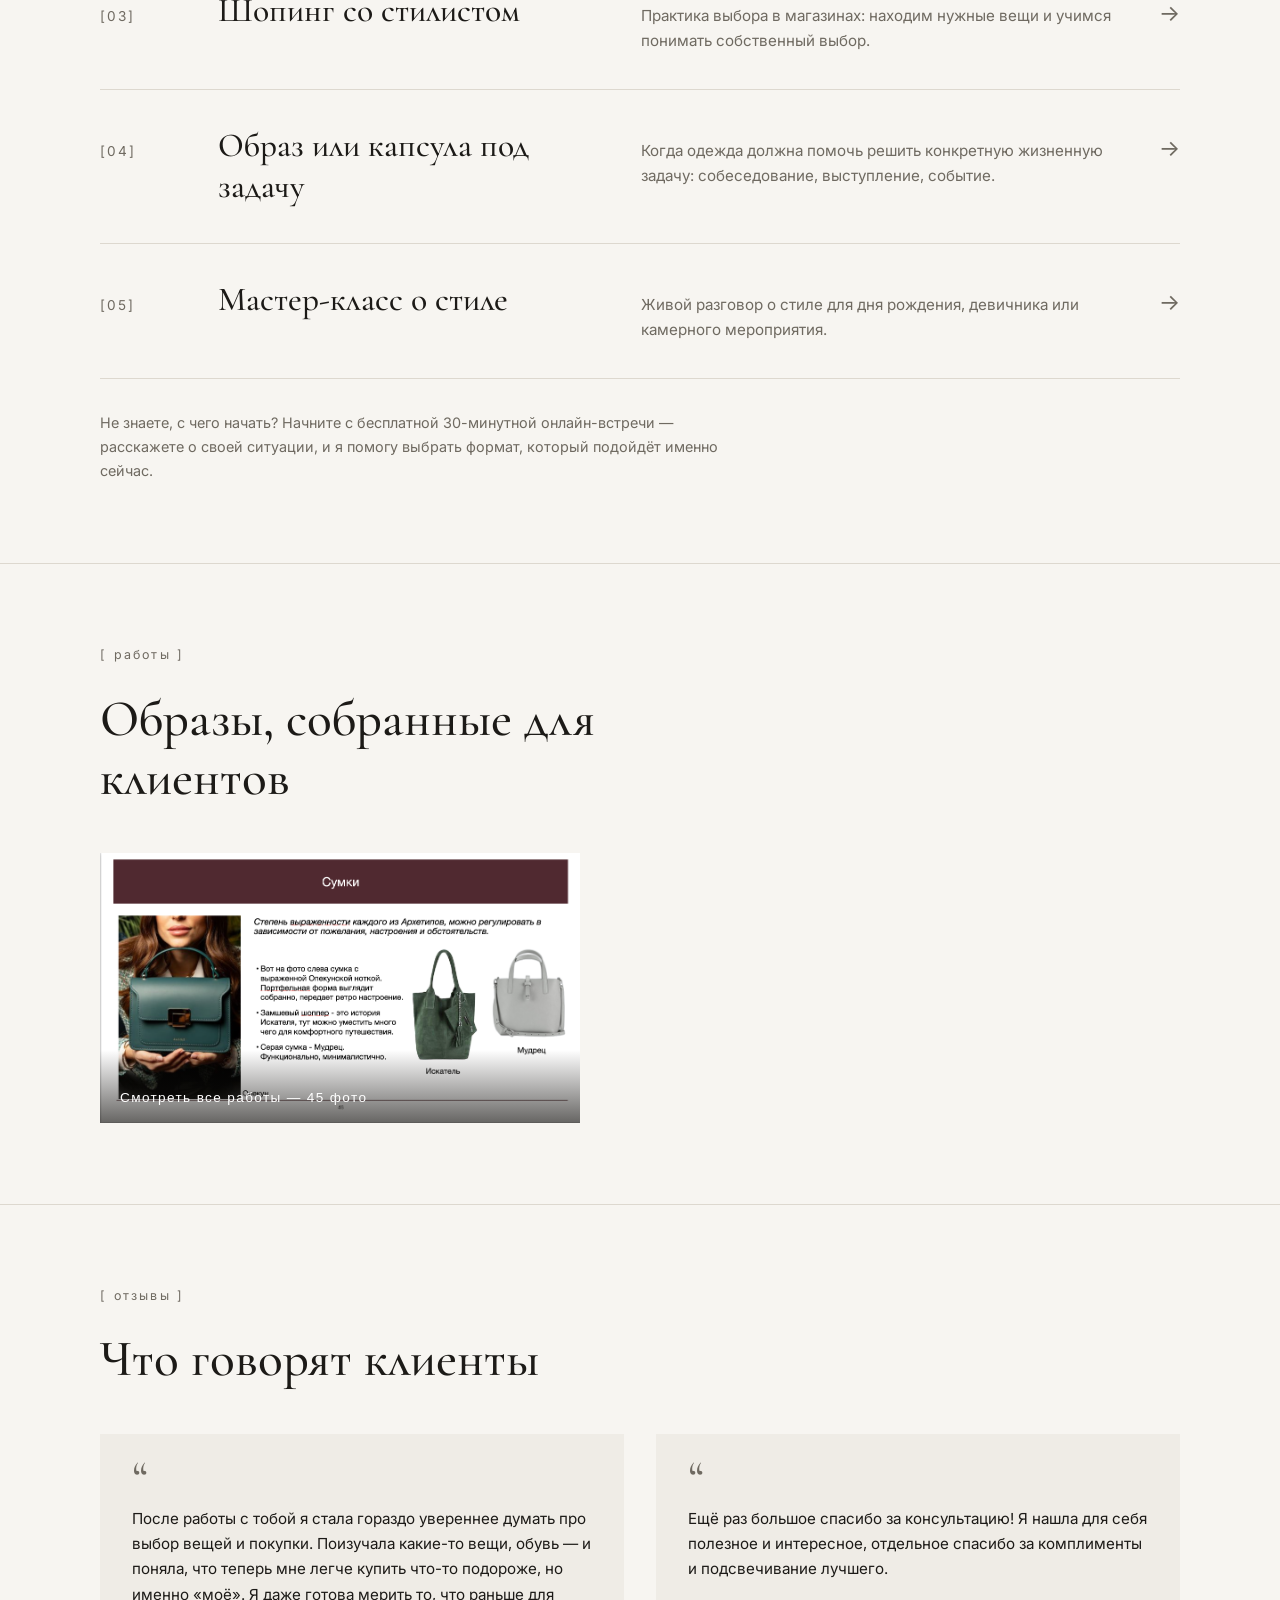
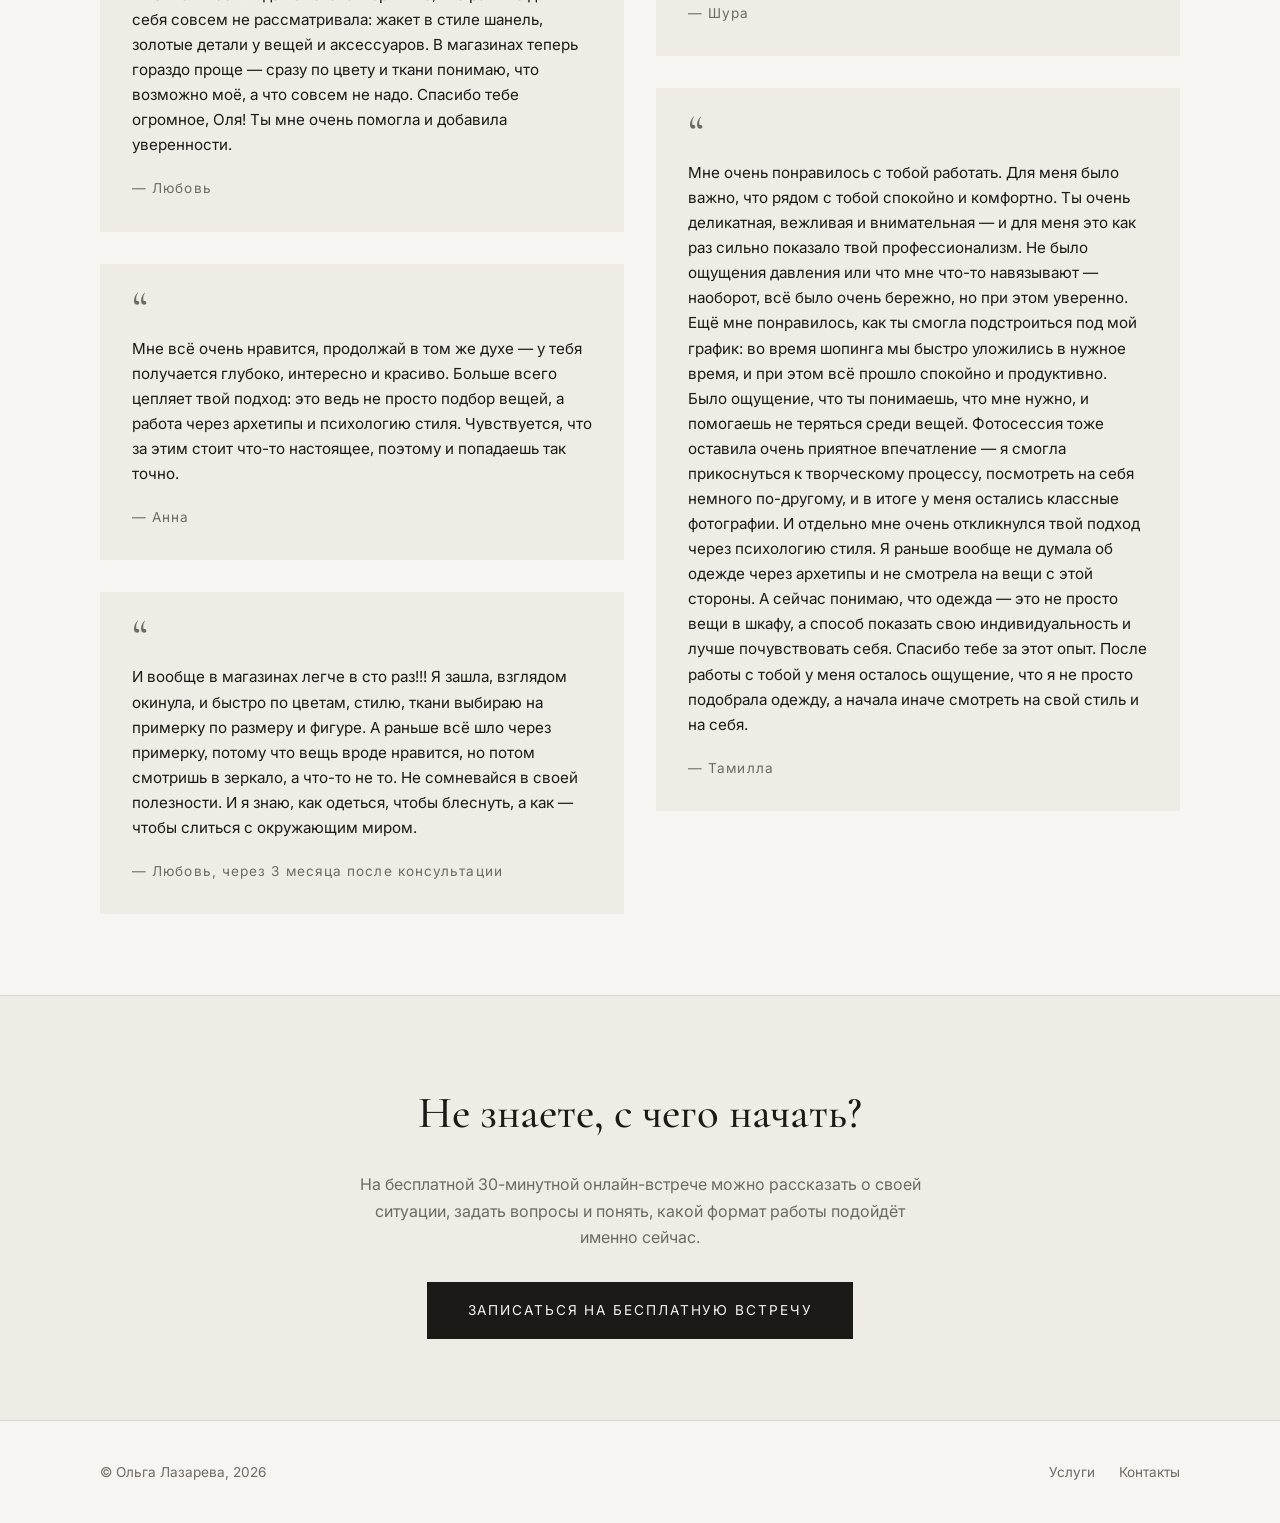
==== commit 5d3785fc: "Updated first page layout" ====
--- a/v2/index.html
+++ b/v2/index.html
@@ -33,14 +33,23 @@
     </header>
 
     <main>
-        <!-- Hero -->
-        <section id="hero" class="hero">
-            <div class="container">
+        <!-- Hero (merged with intro, per mockup) -->
+        <section id="hero" class="hero-split">
+            <div class="hero-content">
                 <p class="hero-kicker">Персональный стилист</p>
-                <h1 class="hero-title">Стиль, в котором есть <em>вы</em></h1>
-                <p class="hero-lead">Помогаю через одежду лучше почувствовать себя — свои формы, ритм жизни и то, как хочется проявляться в мире.</p>
-                <p class="hero-location">Онлайн — из любой точки мира. Лично — в Торонто и Берлингтоне.</p>
-                <a href="contacts.html" class="btn">Записаться</a>
+                <h1 class="hero-title">Быть разной, <em>оставаясь собой</em></h1>
+                <p class="hero-lead">Помогаю найти свой визуальный язык и собрать гардероб, созвучный вам и вашей жизни.</p>
+                <p class="hero-sub">Работаю и с глубокими стилевыми запросами, и с конкретными задачами — от разбора гардероба до образа для новой работы или важного события.</p>
+                <p class="hero-location">Онлайн — из любой точки мира.<br>Лично — Торонто / Берлингтон.</p>
+                <div class="hero-actions">
+                    <a href="#services" class="btn">Услуги&nbsp;&nbsp;→</a>
+                    <a href="contacts.html" class="btn btn-ghost">Записаться</a>
+                </div>
+                <p class="hero-tagline">Больше, чем гардероб — это вы</p>
+            </div>
+            <div class="hero-media">
+                <img src="images/hero.jpg" alt="Ольга Лазарева — персональный стилист" width="1500" height="2000" fetchpriority="high">
+                <p class="hero-words" aria-hidden="true">одежда<br>идеи<br>настроение<br>вы</p>
             </div>
         </section>
 
@@ -48,34 +57,29 @@
         <section id="about" class="section">
             <div class="container">
                 <span class="label reveal">обо мне</span>
-                <div class="about-grid">
-                    <div class="about-text reveal">
-                        <h2 class="section-title">Меня зовут Ольга. Я помогаю находить стиль, а не следовать чужому.</h2>
-                        <p>В работе мы не ищем «правильный» стиль и не подгоняем вас под типаж. Мы ищем ваш — тот, в котором есть естественность, опора и ощущение себя.</p>
-                        <p>Я использую анализ внешности и архетипов как инструменты, которые помогают собрать цельную картину, — а не как набор правил. Одежда для меня — это язык: через неё можно рассказать о себе то, что сложно выразить словами.</p>
-                        <p class="about-accent">Мы не меняем вас. Мы помогаем вам проявиться.</p>
-                        <div class="pillars">
-                            <div class="pillar reveal">
-                                <span class="label">образование</span>
-                                <strong>Дипломированный стилист</strong>
-                                <!-- TODO: указать учебное заведение и год, например: «Школа стилистики N, 2025» -->
-                                <p>Профессиональное образование в области персонального стайлинга и имиджа. Продолжаю учиться: слежу за современной теорией стиля и подходами, которые действительно работают.</p>
-                            </div>
-                            <div class="pillar reveal">
-                                <span class="label">подход</span>
-                                <strong>Бережно и без ярлыков</strong>
-                                <p>Никакого давления и навязанных решений. Работаем от вашей жизни, ощущений и вдохновения — деликатно, внимательно и в вашем темпе.</p>
-                            </div>
-                            <div class="pillar reveal">
-                                <span class="label">практика</span>
-                                <strong>Реальные клиенты</strong>
-                                <p>Консультации, разборы гардероба и шопинг-сопровождение. Каждая работа — с полной отдачей: пока клиентов немного, каждый получает максимум внимания.</p>
-                            </div>
-                        </div>
-                    </div>
-                    <figure class="about-photo reveal">
-                        <img src="stylist-photo.jpg" alt="Ольга Лазарева — персональный стилист" width="900" height="1200" loading="lazy">
-                    </figure>
+                <div class="about-text reveal">
+                    <h2 class="section-title">Меня зовут Ольга. Я помогаю находить стиль, а не следовать чужому.</h2>
+                    <p>В работе мы не ищем «правильный» стиль и не подгоняем вас под типаж. Мы ищем ваш — тот, в котором есть естественность, опора и ощущение себя.</p>
+                    <p>Я использую анализ внешности и архетипов как инструменты, которые помогают собрать цельную картину, — а не как набор правил. Одежда для меня — это язык: через неё можно рассказать о себе то, что сложно выразить словами.</p>
+                    <p class="about-accent">Мы не меняем вас. Мы помогаем вам проявиться.</p>
+                </div>
+                <div class="pillars">
+                    <div class="pillar reveal">
+                        <span class="label">образование</span>
+                        <strong>Дипломированный стилист</strong>
+                        <!-- TODO: указать учебное заведение и год, например: «Школа стилистики N, 2025» -->
+                        <p>Профессиональное образование в области персонального стайлинга и имиджа. Продолжаю учиться: слежу за современной теорией стиля и подходами, которые действительно работают.</p>
+                    </div>
+                    <div class="pillar reveal">
+                        <span class="label">подход</span>
+                        <strong>Бережно и без ярлыков</strong>
+                        <p>Никакого давления и навязанных решений. Работаем от вашей жизни, ощущений и вдохновения — деликатно, внимательно и в вашем темпе.</p>
+                    </div>
+                    <div class="pillar reveal">
+                        <span class="label">практика</span>
+                        <strong>Реальные клиенты</strong>
+                        <p>Консультации, разборы гардероба и шопинг-сопровождение. Каждая работа — с полной отдачей: пока клиентов немного, каждый получает максимум внимания.</p>
+                    </div>
                 </div>
             </div>
         </section>
--- a/v2/styles.css
+++ b/v2/styles.css
@@ -221,26 +221,36 @@
     color: var(--bg);
 }
 
-/* ---------- Hero (home) ---------- */
-.hero {
-    padding: clamp(5rem, 12vh, 9rem) 0 clamp(4rem, 10vh, 7rem);
+/* ---------- Hero (home, split with photo) ---------- */
+.hero-split {
+    display: grid;
+    grid-template-columns: minmax(0, 11fr) minmax(0, 9fr);
+    min-height: calc(100vh - 4.25rem);
+}
+
+.hero-content {
+    align-self: center;
+    padding-top: clamp(3rem, 8vh, 5rem);
+    padding-bottom: clamp(3rem, 8vh, 5rem);
+    padding-right: clamp(2rem, 5vw, 5rem);
+    padding-left: max(var(--pad), calc((100vw - var(--max-width)) / 2 + var(--pad)));
 }
 
 .hero-kicker {
-    font-size: 0.85rem;
+    font-size: 0.8rem;
     letter-spacing: 0.22em;
     text-transform: uppercase;
     color: var(--muted);
-    margin-bottom: 2rem;
+    margin-bottom: 1.75rem;
 }
 
 .hero-title {
     font-family: var(--font-serif);
     font-weight: 500;
-    font-size: clamp(2.6rem, 7vw, 5.2rem);
+    font-size: clamp(2.6rem, 5.5vw, 4.6rem);
     line-height: 1.08;
-    max-width: 18ch;
-    margin-bottom: 2.5rem;
+    max-width: 14ch;
+    margin-bottom: 1.75rem;
 }
 
 .hero-title em {
@@ -249,15 +259,95 @@
 }
 
 .hero-lead {
-    max-width: 34rem;
-    color: var(--muted);
-    margin-bottom: 0.75rem;
+    font-family: var(--font-serif);
+    font-size: clamp(1.3rem, 2vw, 1.6rem);
+    line-height: 1.4;
+    max-width: 24em;
+    margin-bottom: 1.5rem;
+}
+
+.hero-sub {
+    font-size: 0.97rem;
+    color: var(--muted);
+    max-width: 32rem;
+    margin-bottom: 2rem;
 }
 
 .hero-location {
+    position: relative;
     font-size: 0.9rem;
     color: var(--muted);
+    padding-left: 3.25rem;
     margin-bottom: 2.5rem;
+}
+
+.hero-location::before {
+    content: "";
+    position: absolute;
+    left: 0;
+    top: 0.7em;
+    width: 2.25rem;
+    height: 1px;
+    background-color: var(--ink);
+}
+
+.hero-actions {
+    display: flex;
+    flex-wrap: wrap;
+    gap: 1rem;
+}
+
+.hero-tagline {
+    margin-top: clamp(2.5rem, 7vh, 4.5rem);
+    font-size: 0.72rem;
+    letter-spacing: 0.28em;
+    text-transform: uppercase;
+    color: var(--muted);
+    max-width: 20rem;
+    line-height: 2;
+}
+
+.hero-media {
+    position: relative;
+    overflow: hidden;
+}
+
+.hero-media img {
+    width: 100%;
+    height: 100%;
+    object-fit: cover;
+    object-position: 50% 18%;
+}
+
+.hero-words {
+    position: absolute;
+    top: clamp(2rem, 6vh, 4rem);
+    right: clamp(1.25rem, 3vw, 2.75rem);
+    font-size: 0.72rem;
+    letter-spacing: 0.28em;
+    text-transform: uppercase;
+    line-height: 2.1;
+    color: var(--ink);
+    border-left: 1px solid var(--ink);
+    padding-left: 1.1rem;
+}
+
+@media (max-width: 900px) {
+    .hero-split {
+        grid-template-columns: 1fr;
+        min-height: 0;
+    }
+
+    .hero-content {
+        padding: clamp(3rem, 8vh, 4.5rem) var(--pad) 3rem;
+    }
+
+    .hero-tagline { margin-top: 2.5rem; }
+
+    .hero-media {
+        max-height: 72vh;
+        aspect-ratio: 4 / 5;
+    }
 }
 
 /* ---------- Sections ---------- */
@@ -276,16 +366,9 @@
 }
 
 /* ---------- About ---------- */
-.about-grid {
-    display: grid;
-    grid-template-columns: minmax(0, 7fr) minmax(0, 5fr);
-    gap: clamp(2rem, 5vw, 5rem);
-    align-items: start;
-}
-
 .about-text p {
     margin-bottom: 1.25rem;
-    max-width: 36rem;
+    max-width: 38rem;
 }
 
 .about-text p.about-accent {
@@ -293,25 +376,7 @@
     font-size: 1.5rem;
     line-height: 1.35;
     font-style: italic;
-    margin: 2rem 0;
-}
-
-.about-photo img {
-    width: 100%;
-    height: auto;
-    filter: saturate(0.92);
-}
-
-.about-photo figcaption {
-    font-size: 0.8rem;
-    color: var(--muted);
-    margin-top: 0.75rem;
-    letter-spacing: 0.06em;
-}
-
-@media (max-width: 820px) {
-    .about-grid { grid-template-columns: 1fr; }
-    .about-photo { order: -1; max-width: 26rem; }
+    margin: 2rem 0 0;
 }
 
 /* ---------- Pillars (education / approach / practice) ---------- */
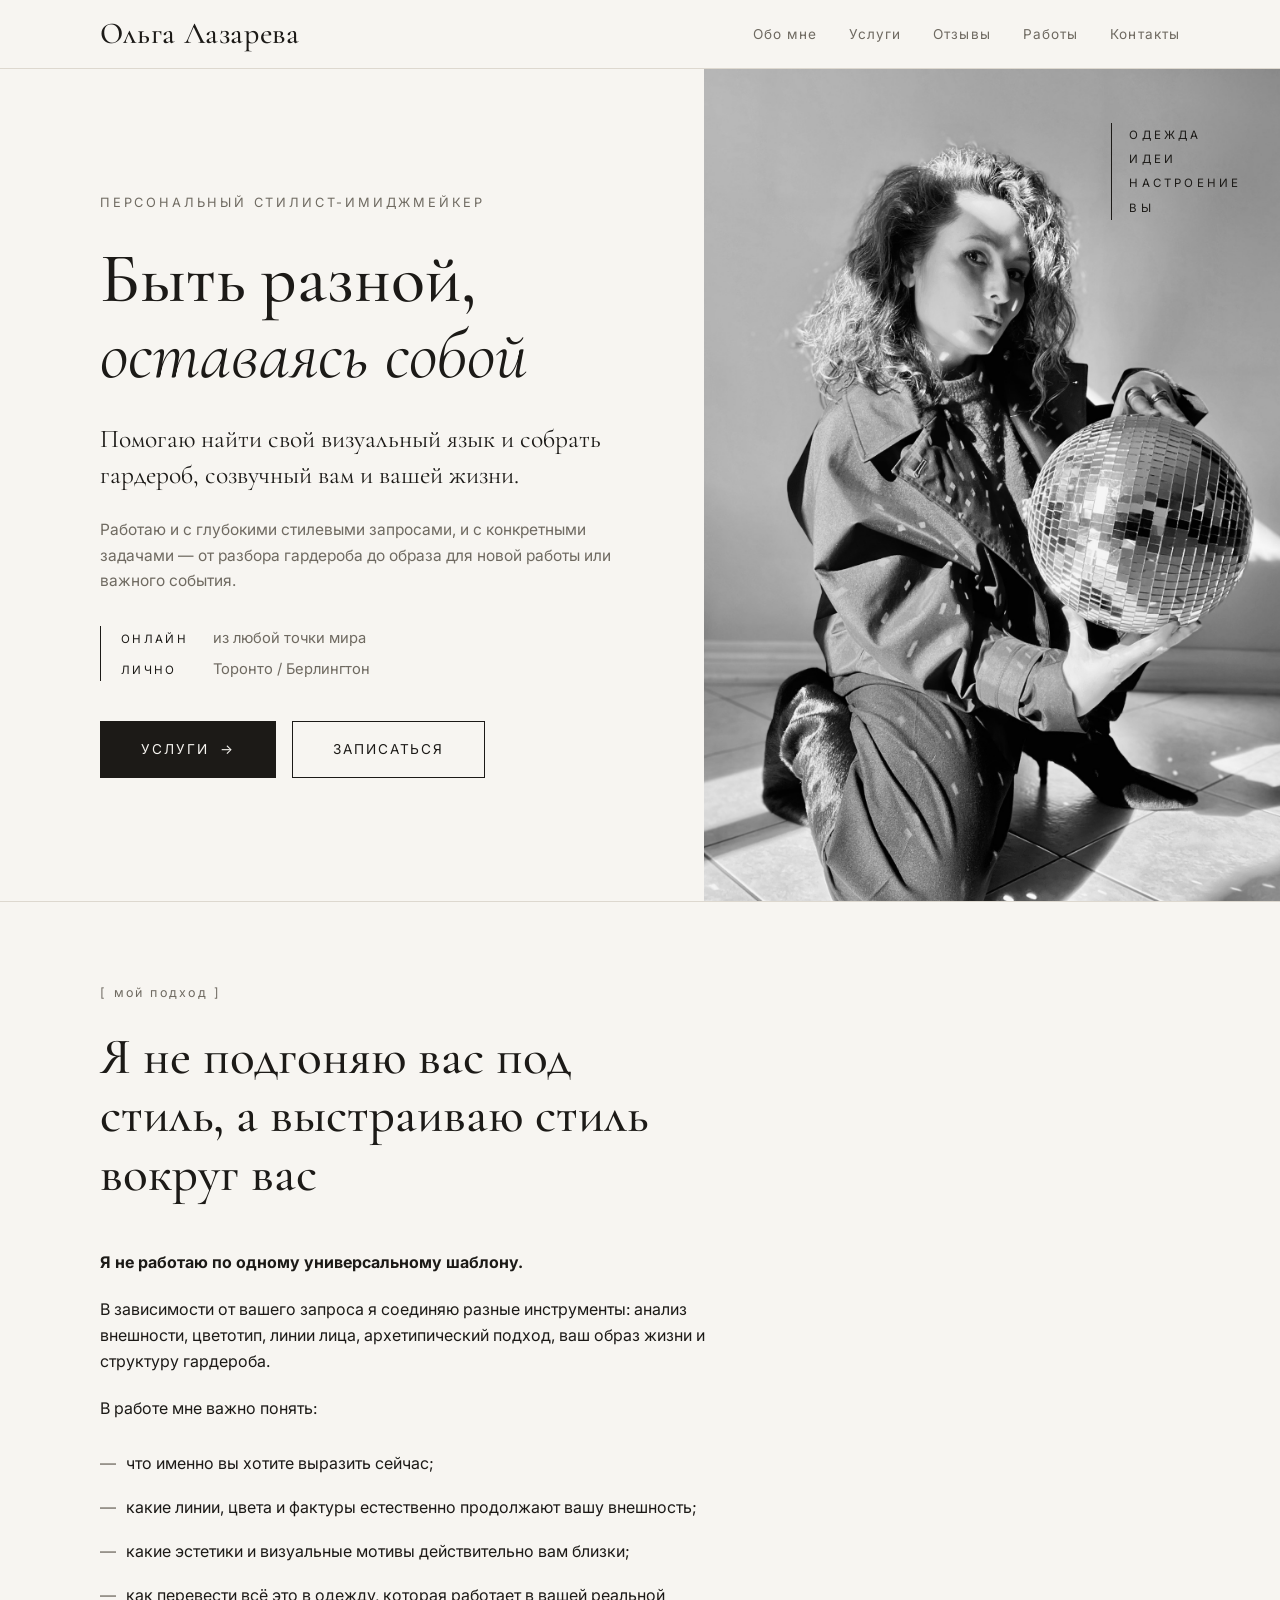
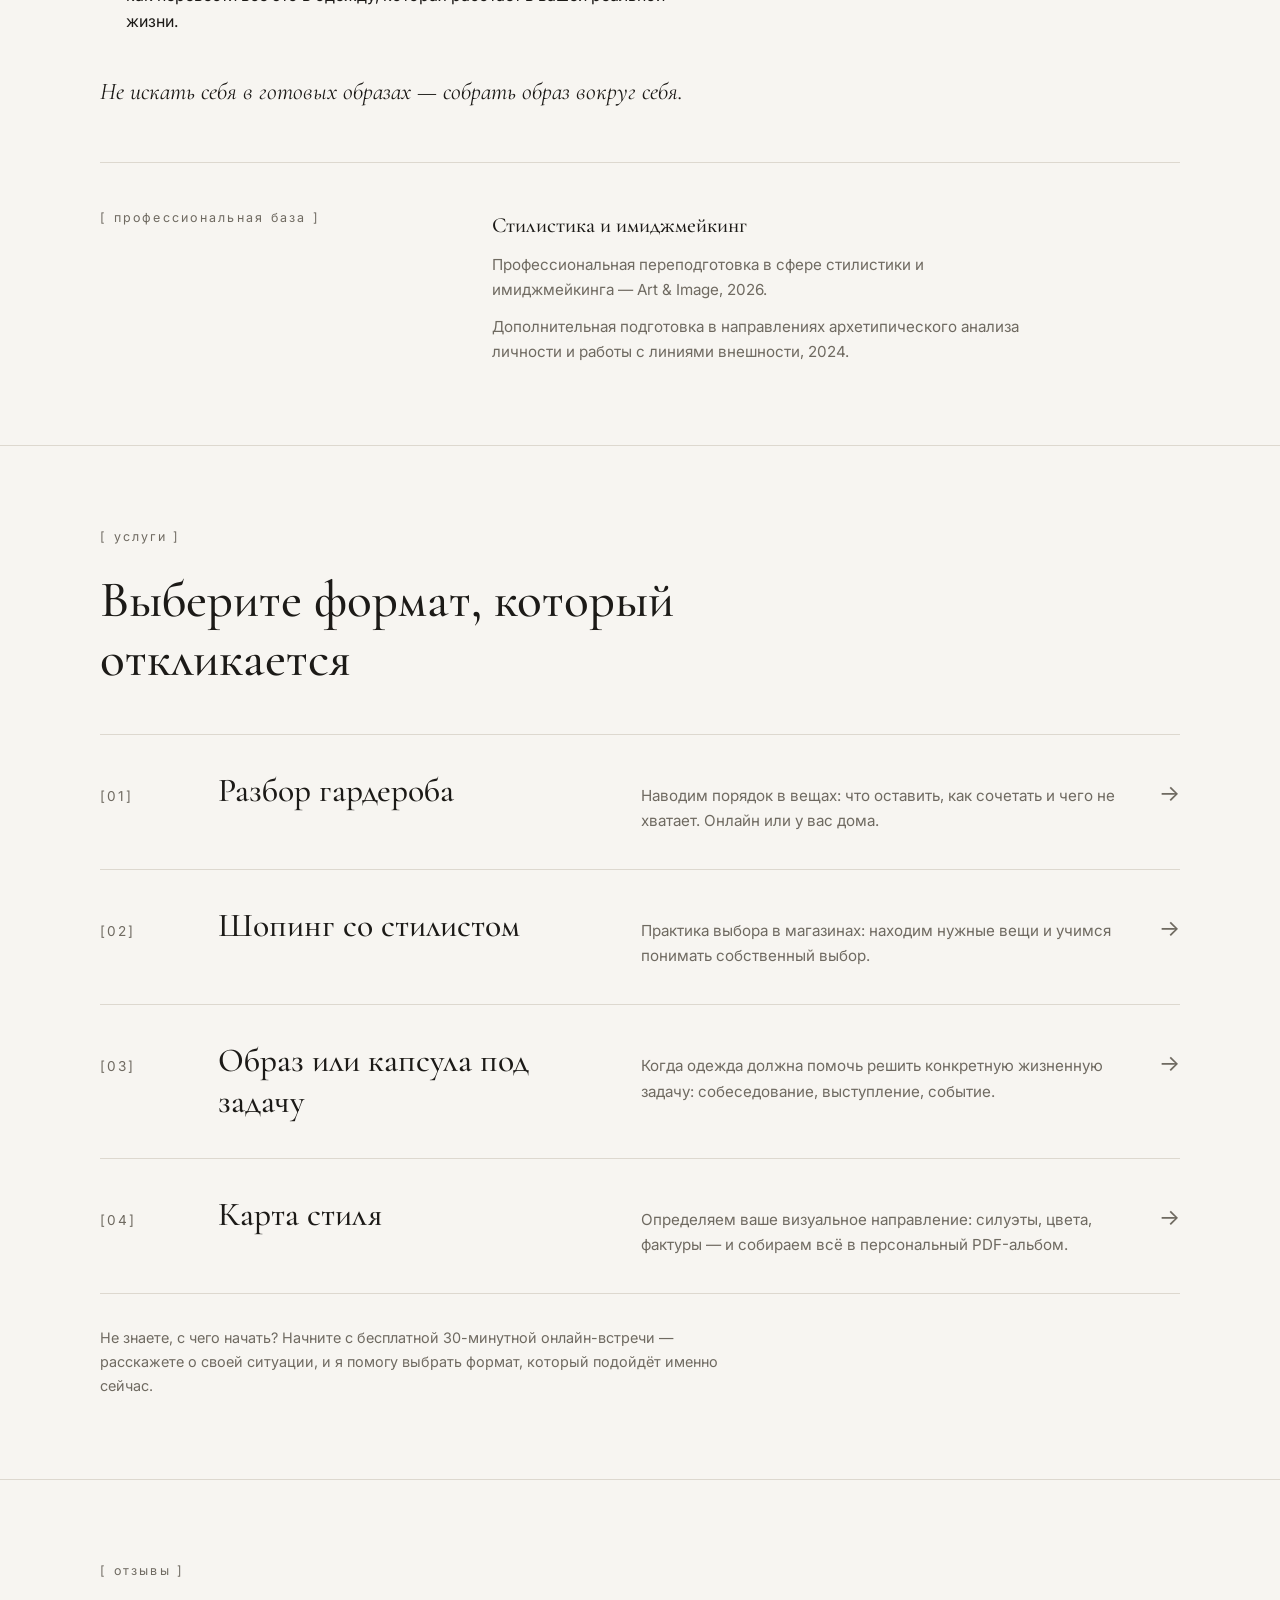
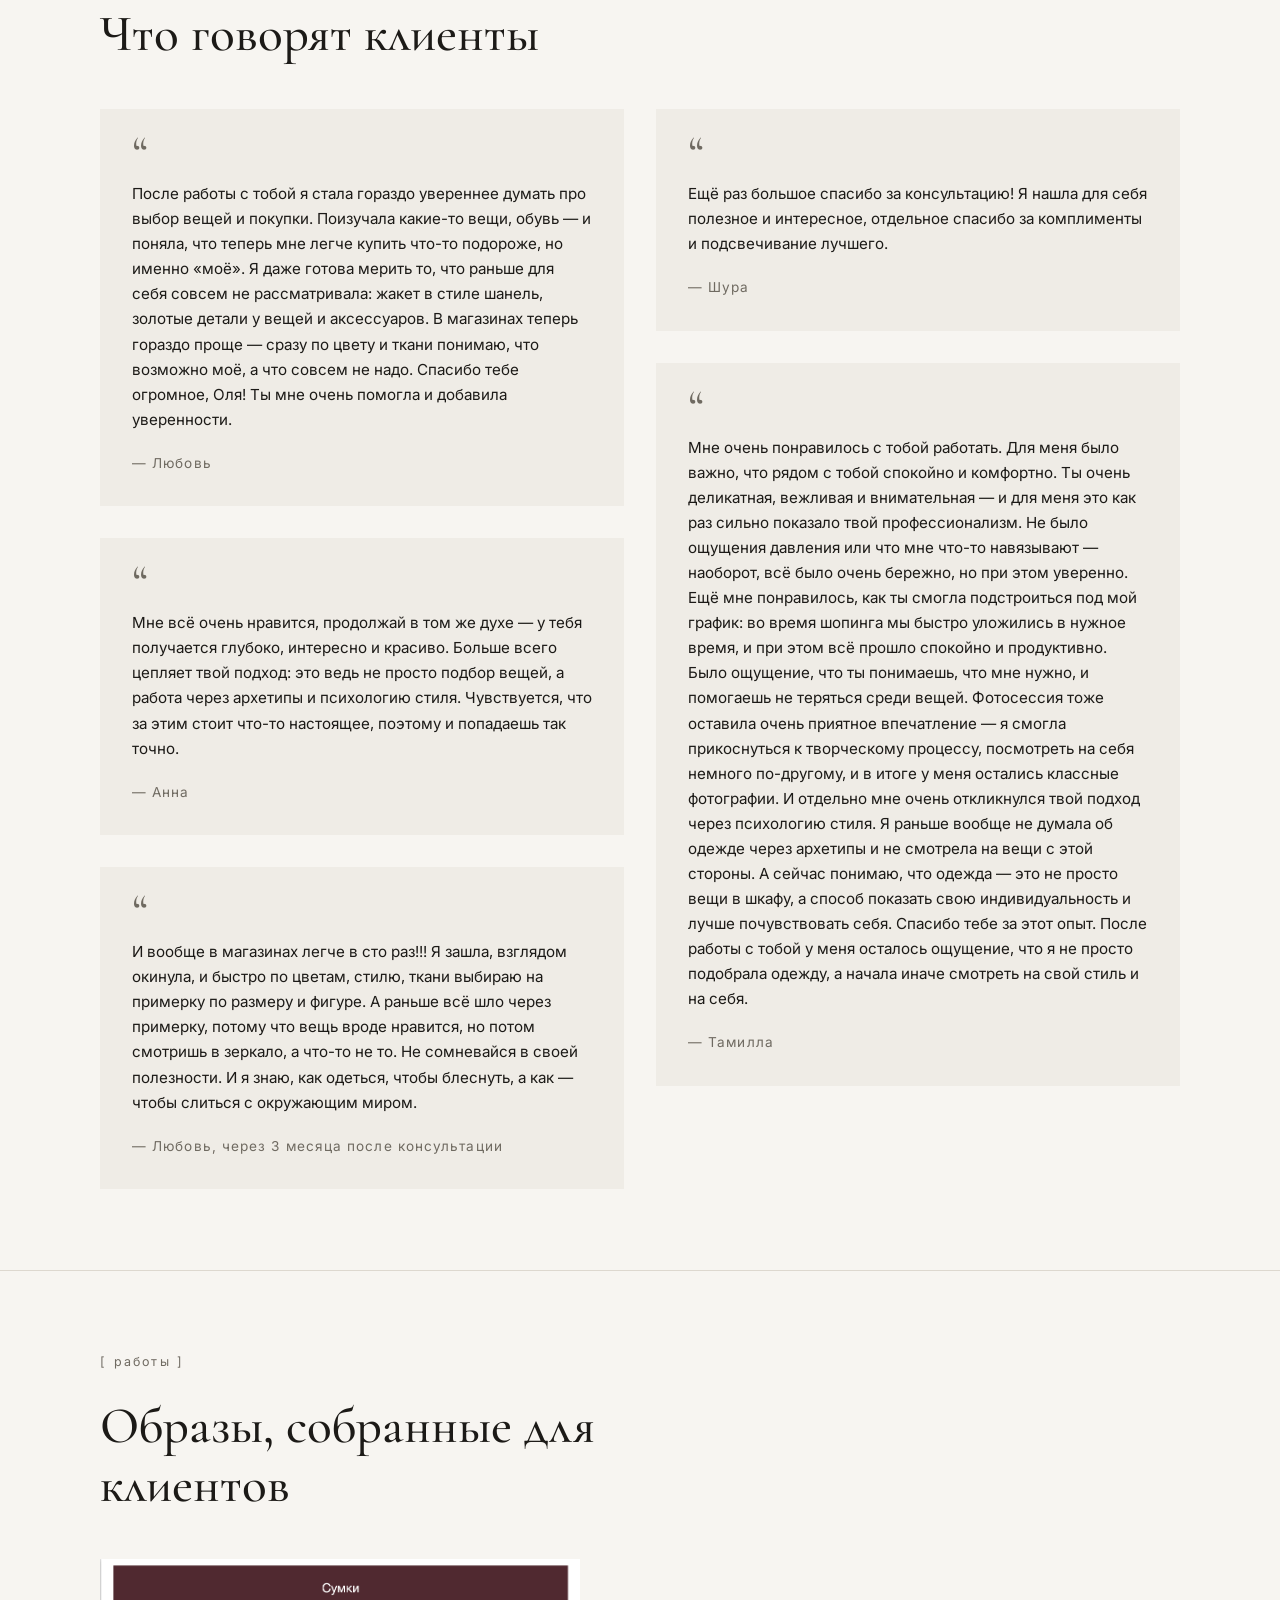
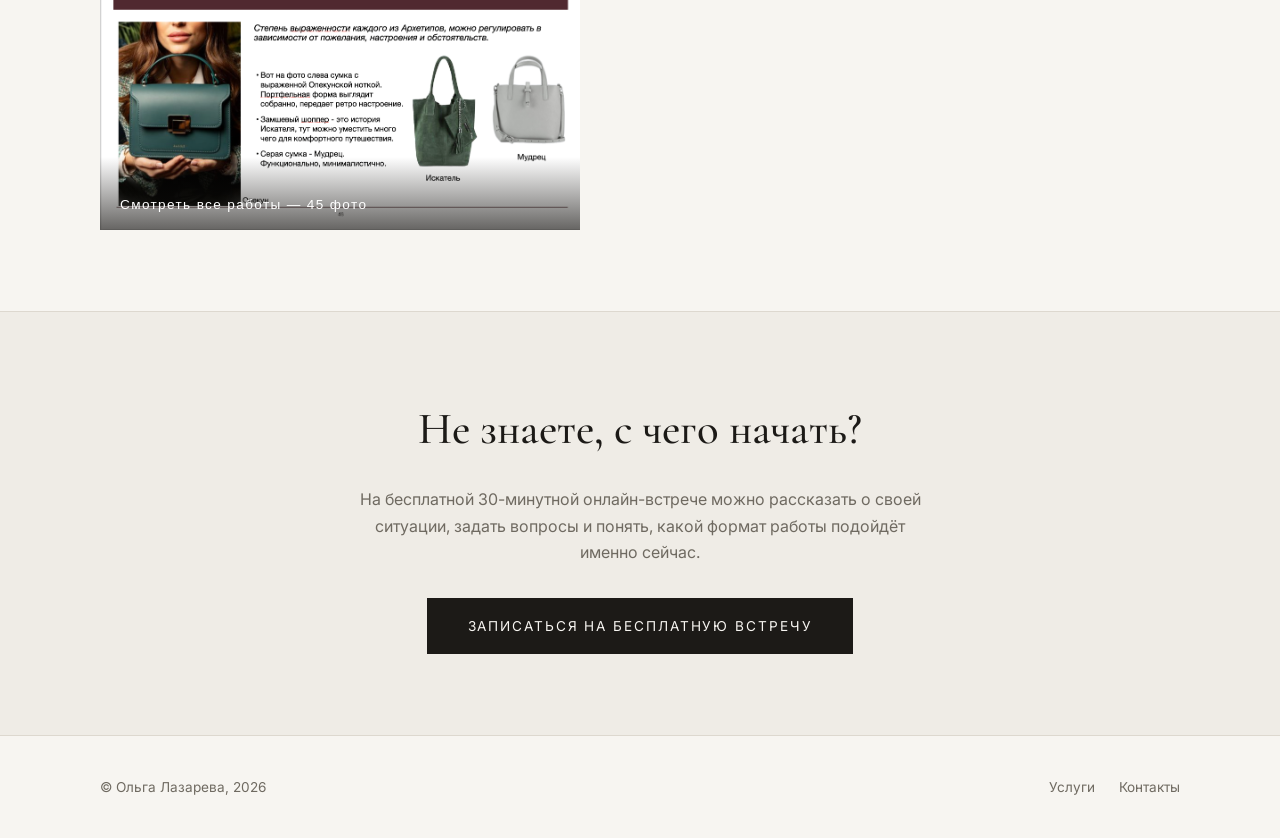
==== commit f54830ef: "Structure changes" ====
--- a/v2/index.html
+++ b/v2/index.html
@@ -25,8 +25,8 @@
             <nav class="site-nav" id="siteNav">
                 <a href="#about" class="nav-link">Обо мне</a>
                 <a href="#services" class="nav-link">Услуги</a>
+                <a href="#reviews" class="nav-link">Отзывы</a>
                 <a href="#works" class="nav-link">Работы</a>
-                <a href="#reviews" class="nav-link">Отзывы</a>
                 <a href="contacts.html" class="nav-link">Контакты</a>
             </nav>
         </div>
@@ -36,16 +36,18 @@
         <!-- Hero (merged with intro, per mockup) -->
         <section id="hero" class="hero-split">
             <div class="hero-content">
-                <p class="hero-kicker">Персональный стилист</p>
+                <p class="hero-kicker">Персональный стилист-имиджмейкер</p>
                 <h1 class="hero-title">Быть разной, <em>оставаясь собой</em></h1>
                 <p class="hero-lead">Помогаю найти свой визуальный язык и собрать гардероб, созвучный вам и вашей жизни.</p>
                 <p class="hero-sub">Работаю и с глубокими стилевыми запросами, и с конкретными задачами — от разбора гардероба до образа для новой работы или важного события.</p>
-                <p class="hero-location">Онлайн — из любой точки мира.<br>Лично — Торонто / Берлингтон.</p>
+                <div class="hero-location">
+                    <p><span class="hero-location-mode">Онлайн</span>из любой точки мира</p>
+                    <p><span class="hero-location-mode">Лично</span>Торонто / Берлингтон</p>
+                </div>
                 <div class="hero-actions">
                     <a href="#services" class="btn">Услуги&nbsp;&nbsp;→</a>
                     <a href="contacts.html" class="btn btn-ghost">Записаться</a>
                 </div>
-                <p class="hero-tagline">Больше, чем гардероб — это вы</p>
             </div>
             <div class="hero-media">
                 <img src="images/hero.jpg" alt="Ольга Лазарева — персональный стилист" width="1500" height="2000" fetchpriority="high">
@@ -56,55 +58,26 @@
         <!-- About -->
         <section id="about" class="section">
             <div class="container">
-                <span class="label reveal">обо мне</span>
+                <span class="label reveal">мой подход</span>
                 <div class="about-text reveal">
-                    <h2 class="section-title">Меня зовут Ольга. Я помогаю находить стиль, а не следовать чужому.</h2>
-                    <p>В работе мы не ищем «правильный» стиль и не подгоняем вас под типаж. Мы ищем ваш — тот, в котором есть естественность, опора и ощущение себя.</p>
-                    <p>Я использую анализ внешности и архетипов как инструменты, которые помогают собрать цельную картину, — а не как набор правил. Одежда для меня — это язык: через неё можно рассказать о себе то, что сложно выразить словами.</p>
-                    <p class="about-accent">Мы не меняем вас. Мы помогаем вам проявиться.</p>
-                </div>
-                <div class="pillars">
-                    <div class="pillar reveal">
-                        <span class="label">образование</span>
-                        <strong>Дипломированный стилист</strong>
-                        <!-- TODO: указать учебное заведение и год, например: «Школа стилистики N, 2025» -->
-                        <p>Профессиональное образование в области персонального стайлинга и имиджа. Продолжаю учиться: слежу за современной теорией стиля и подходами, которые действительно работают.</p>
-                    </div>
-                    <div class="pillar reveal">
-                        <span class="label">подход</span>
-                        <strong>Бережно и без ярлыков</strong>
-                        <p>Никакого давления и навязанных решений. Работаем от вашей жизни, ощущений и вдохновения — деликатно, внимательно и в вашем темпе.</p>
-                    </div>
-                    <div class="pillar reveal">
-                        <span class="label">практика</span>
-                        <strong>Реальные клиенты</strong>
-                        <p>Консультации, разборы гардероба и шопинг-сопровождение. Каждая работа — с полной отдачей: пока клиентов немного, каждый получает максимум внимания.</p>
-                    </div>
-                </div>
-            </div>
-        </section>
-
-        <!-- Approach -->
-        <section id="approach" class="section">
-            <div class="container">
-                <span class="label reveal">мой подход</span>
-                <h2 class="section-title reveal">Почему это работает</h2>
-                <div class="principles">
-                    <div class="principle reveal">
-                        <span class="principle-num">[01]</span>
-                        <p>Я не навешиваю ярлыки — стиль выстраивается вокруг вашей жизни, ощущений и вдохновения, а не вокруг модных формул.</p>
-                    </div>
-                    <div class="principle reveal">
-                        <span class="principle-num">[02]</span>
-                        <p>Вы не останетесь с красивыми идеями «в теории» — все рекомендации адаптированы под ваш ритм, роли и привычки.</p>
-                    </div>
-                    <div class="principle reveal">
-                        <span class="principle-num">[03]</span>
-                        <p>Работаем и с визуальной частью, и с самоощущением: если кажется, что «ничего не идёт», — это временное.</p>
-                    </div>
-                    <div class="principle reveal">
-                        <span class="principle-num">[04]</span>
-                        <p>Каждый формат даёт осязаемый результат: визуальные ориентиры, готовые комплекты, конкретные списки и шаги.</p>
+                    <h2 class="section-title">Я не подгоняю вас под стиль, а выстраиваю стиль вокруг вас</h2>
+                    <p><strong>Я не работаю по одному универсальному шаблону.</strong></p>
+                    <p>В зависимости от вашего запроса я соединяю разные инструменты: анализ внешности, цветотип, линии лица, архетипический подход, ваш образ жизни и структуру гардероба.</p>
+                    <p>В работе мне важно понять:</p>
+                    <ul class="about-list">
+                        <li>что именно вы хотите выразить сейчас;</li>
+                        <li>какие линии, цвета и фактуры естественно продолжают вашу внешность;</li>
+                        <li>какие эстетики и визуальные мотивы действительно вам близки;</li>
+                        <li>как перевести всё это в одежду, которая работает в вашей реальной жизни.</li>
+                    </ul>
+                    <p class="about-accent">Не искать себя в готовых образах — собрать образ вокруг себя.</p>
+                </div>
+                <div class="about-credential reveal">
+                    <span class="label">профессиональная база</span>
+                    <div class="about-credential-body">
+                        <strong>Стилистика и имиджмейкинг</strong>
+                        <p>Профессиональная переподготовка в сфере стилистики и имиджмейкинга — Art&nbsp;&amp;&nbsp;Image, 2026.</p>
+                        <p>Дополнительная подготовка в направлениях архетипического анализа личности и работы с линиями внешности, 2024.</p>
                     </div>
                 </div>
             </div>
@@ -124,79 +97,70 @@
                             <span class="service-arrow" aria-hidden="true">→</span>
                         </div>
                     </a>
+                    <a href="services/shopping.html" class="service-row reveal">
+                        <div class="service-row-inner">
+                            <span class="service-num">[02]</span>
+                            <span class="service-name">Шопинг со стилистом</span>
+                            <span class="service-brief">Практика выбора в магазинах: находим нужные вещи и учимся понимать собственный выбор.</span>
+                            <span class="service-arrow" aria-hidden="true">→</span>
+                        </div>
+                    </a>
+                    <a href="services/obraz-pod-zadachu.html" class="service-row reveal">
+                        <div class="service-row-inner">
+                            <span class="service-num">[03]</span>
+                            <span class="service-name">Образ или капсула под задачу</span>
+                            <span class="service-brief">Когда одежда должна помочь решить конкретную жизненную задачу: собеседование, выступление, событие.</span>
+                            <span class="service-arrow" aria-hidden="true">→</span>
+                        </div>
+                    </a>
                     <a href="services/karta-stilya.html" class="service-row reveal">
                         <div class="service-row-inner">
-                            <span class="service-num">[02]</span>
+                            <span class="service-num">[04]</span>
                             <span class="service-name">Карта стиля</span>
                             <span class="service-brief">Определяем ваше визуальное направление: силуэты, цвета, фактуры — и собираем всё в персональный PDF-альбом.</span>
                             <span class="service-arrow" aria-hidden="true">→</span>
                         </div>
                     </a>
-                    <a href="services/shopping.html" class="service-row reveal">
-                        <div class="service-row-inner">
-                            <span class="service-num">[03]</span>
-                            <span class="service-name">Шопинг со стилистом</span>
-                            <span class="service-brief">Практика выбора в магазинах: находим нужные вещи и учимся понимать собственный выбор.</span>
-                            <span class="service-arrow" aria-hidden="true">→</span>
-                        </div>
-                    </a>
-                    <a href="services/obraz-pod-zadachu.html" class="service-row reveal">
-                        <div class="service-row-inner">
-                            <span class="service-num">[04]</span>
-                            <span class="service-name">Образ или капсула под задачу</span>
-                            <span class="service-brief">Когда одежда должна помочь решить конкретную жизненную задачу: собеседование, выступление, событие.</span>
-                            <span class="service-arrow" aria-hidden="true">→</span>
-                        </div>
-                    </a>
-                    <a href="services/master-klass.html" class="service-row reveal">
-                        <div class="service-row-inner">
-                            <span class="service-num">[05]</span>
-                            <span class="service-name">Мастер-класс о стиле</span>
-                            <span class="service-brief">Живой разговор о стиле для дня рождения, девичника или камерного мероприятия.</span>
-                            <span class="service-arrow" aria-hidden="true">→</span>
-                        </div>
-                    </a>
                 </div>
                 <p class="services-note reveal">Не знаете, с чего начать? Начните с бесплатной 30-минутной онлайн-встречи — расскажете о своей ситуации, и я помогу выбрать формат, который подойдёт именно сейчас.</p>
             </div>
         </section>
 
+        <!-- Reviews -->
+        <section id="reviews" class="section">
+            <div class="container">
+                <span class="label reveal">отзывы</span>
+                <h2 class="section-title reveal">Что говорят клиенты</h2>
+                <div class="reviews-grid">
+                    <div class="review-card reveal">
+                        <p class="review-text">После работы с тобой я стала гораздо увереннее думать про выбор вещей и покупки. Поизучала какие-то вещи, обувь — и поняла, что теперь мне легче купить что-то подороже, но именно «моё». Я даже готова мерить то, что раньше для себя совсем не рассматривала: жакет в стиле шанель, золотые детали у вещей и аксессуаров. В магазинах теперь гораздо проще — сразу по цвету и ткани понимаю, что возможно моё, а что совсем не надо. Спасибо тебе огромное, Оля! Ты мне очень помогла и добавила уверенности.</p>
+                        <p class="review-author">— Любовь</p>
+                    </div>
+                    <div class="review-card reveal">
+                        <p class="review-text">Мне всё очень нравится, продолжай в том же духе — у тебя получается глубоко, интересно и красиво. Больше всего цепляет твой подход: это ведь не просто подбор вещей, а работа через архетипы и психологию стиля. Чувствуется, что за этим стоит что-то настоящее, поэтому и попадаешь так точно.</p>
+                        <p class="review-author">— Анна</p>
+                    </div>
+                    <div class="review-card reveal">
+                        <p class="review-text">И вообще в магазинах легче в сто раз!!! Я зашла, взглядом окинула, и быстро по цветам, стилю, ткани выбираю на примерку по размеру и фигуре. А раньше всё шло через примерку, потому что вещь вроде нравится, но потом смотришь в зеркало, а что-то не то. Не сомневайся в своей полезности. И я знаю, как одеться, чтобы блеснуть, а как — чтобы слиться с окружающим миром.</p>
+                        <p class="review-author">— Любовь, через 3 месяца после консультации</p>
+                    </div>
+                    <div class="review-card reveal">
+                        <p class="review-text">Ещё раз большое спасибо за консультацию! Я нашла для себя полезное и интересное, отдельное спасибо за комплименты и подсвечивание лучшего.</p>
+                        <p class="review-author">— Шура</p>
+                    </div>
+                    <div class="review-card reveal">
+                        <p class="review-text">Мне очень понравилось с тобой работать. Для меня было важно, что рядом с тобой спокойно и комфортно. Ты очень деликатная, вежливая и внимательная — и для меня это как раз сильно показало твой профессионализм. Не было ощущения давления или что мне что-то навязывают — наоборот, всё было очень бережно, но при этом уверенно. Ещё мне понравилось, как ты смогла подстроиться под мой график: во время шопинга мы быстро уложились в нужное время, и при этом всё прошло спокойно и продуктивно. Было ощущение, что ты понимаешь, что мне нужно, и помогаешь не теряться среди вещей. Фотосессия тоже оставила очень приятное впечатление — я смогла прикоснуться к творческому процессу, посмотреть на себя немного по-другому, и в итоге у меня остались классные фотографии. И отдельно мне очень откликнулся твой подход через психологию стиля. Я раньше вообще не думала об одежде через архетипы и не смотрела на вещи с этой стороны. А сейчас понимаю, что одежда — это не просто вещи в шкафу, а способ показать свою индивидуальность и лучше почувствовать себя. Спасибо тебе за этот опыт. После работы с тобой у меня осталось ощущение, что я не просто подобрала одежду, а начала иначе смотреть на свой стиль и на себя.</p>
+                        <p class="review-author">— Тамилла</p>
+                    </div>
+                </div>
+            </div>
+        </section>
         <!-- Works -->
         <section id="works" class="section">
             <div class="container">
                 <span class="label reveal">работы</span>
                 <h2 class="section-title reveal">Образы, собранные для клиентов</h2>
                 <div class="gallery-grid reveal" id="galleryGrid"></div>
-            </div>
-        </section>
-
-        <!-- Reviews -->
-        <section id="reviews" class="section">
-            <div class="container">
-                <span class="label reveal">отзывы</span>
-                <h2 class="section-title reveal">Что говорят клиенты</h2>
-                <div class="reviews-grid">
-                    <div class="review-card reveal">
-                        <p class="review-text">После работы с тобой я стала гораздо увереннее думать про выбор вещей и покупки. Поизучала какие-то вещи, обувь — и поняла, что теперь мне легче купить что-то подороже, но именно «моё». Я даже готова мерить то, что раньше для себя совсем не рассматривала: жакет в стиле шанель, золотые детали у вещей и аксессуаров. В магазинах теперь гораздо проще — сразу по цвету и ткани понимаю, что возможно моё, а что совсем не надо. Спасибо тебе огромное, Оля! Ты мне очень помогла и добавила уверенности.</p>
-                        <p class="review-author">— Любовь</p>
-                    </div>
-                    <div class="review-card reveal">
-                        <p class="review-text">Мне всё очень нравится, продолжай в том же духе — у тебя получается глубоко, интересно и красиво. Больше всего цепляет твой подход: это ведь не просто подбор вещей, а работа через архетипы и психологию стиля. Чувствуется, что за этим стоит что-то настоящее, поэтому и попадаешь так точно.</p>
-                        <p class="review-author">— Анна</p>
-                    </div>
-                    <div class="review-card reveal">
-                        <p class="review-text">И вообще в магазинах легче в сто раз!!! Я зашла, взглядом окинула, и быстро по цветам, стилю, ткани выбираю на примерку по размеру и фигуре. А раньше всё шло через примерку, потому что вещь вроде нравится, но потом смотришь в зеркало, а что-то не то. Не сомневайся в своей полезности. И я знаю, как одеться, чтобы блеснуть, а как — чтобы слиться с окружающим миром.</p>
-                        <p class="review-author">— Любовь, через 3 месяца после консультации</p>
-                    </div>
-                    <div class="review-card reveal">
-                        <p class="review-text">Ещё раз большое спасибо за консультацию! Я нашла для себя полезное и интересное, отдельное спасибо за комплименты и подсвечивание лучшего.</p>
-                        <p class="review-author">— Шура</p>
-                    </div>
-                    <div class="review-card reveal">
-                        <p class="review-text">Мне очень понравилось с тобой работать. Для меня было важно, что рядом с тобой спокойно и комфортно. Ты очень деликатная, вежливая и внимательная — и для меня это как раз сильно показало твой профессионализм. Не было ощущения давления или что мне что-то навязывают — наоборот, всё было очень бережно, но при этом уверенно. Ещё мне понравилось, как ты смогла подстроиться под мой график: во время шопинга мы быстро уложились в нужное время, и при этом всё прошло спокойно и продуктивно. Было ощущение, что ты понимаешь, что мне нужно, и помогаешь не теряться среди вещей. Фотосессия тоже оставила очень приятное впечатление — я смогла прикоснуться к творческому процессу, посмотреть на себя немного по-другому, и в итоге у меня остались классные фотографии. И отдельно мне очень откликнулся твой подход через психологию стиля. Я раньше вообще не думала об одежде через архетипы и не смотрела на вещи с этой стороны. А сейчас понимаю, что одежда — это не просто вещи в шкафу, а способ показать свою индивидуальность и лучше почувствовать себя. Спасибо тебе за этот опыт. После работы с тобой у меня осталось ощущение, что я не просто подобрала одежду, а начала иначе смотреть на свой стиль и на себя.</p>
-                        <p class="review-author">— Тамилла</p>
-                    </div>
-                </div>
             </div>
         </section>
 
--- a/v2/styles.css
+++ b/v2/styles.css
@@ -105,7 +105,7 @@
 
 .brand {
     font-family: var(--font-serif);
-    font-size: 1.35rem;
+    font-size: clamp(1.6rem, 2.5vw, 1.9rem);
     font-weight: 500;
     letter-spacing: 0.02em;
     text-decoration: none;
@@ -274,21 +274,29 @@
 }
 
 .hero-location {
-    position: relative;
-    font-size: 0.9rem;
-    color: var(--muted);
-    padding-left: 3.25rem;
+    display: flex;
+    flex-direction: column;
+    gap: 0.45rem;
+    border-left: 1px solid var(--ink);
+    padding-left: 1.25rem;
     margin-bottom: 2.5rem;
 }
 
-.hero-location::before {
-    content: "";
-    position: absolute;
-    left: 0;
-    top: 0.7em;
-    width: 2.25rem;
-    height: 1px;
-    background-color: var(--ink);
+.hero-location p {
+    display: flex;
+    align-items: baseline;
+    gap: 1rem;
+    font-size: 0.92rem;
+    color: var(--muted);
+}
+
+.hero-location-mode {
+    flex-shrink: 0;
+    min-width: 4.75rem;
+    font-size: 0.72rem;
+    letter-spacing: 0.2em;
+    text-transform: uppercase;
+    color: var(--ink);
 }
 
 .hero-actions {
@@ -345,8 +353,7 @@
     .hero-tagline { margin-top: 2.5rem; }
 
     .hero-media {
-        max-height: 72vh;
-        aspect-ratio: 4 / 5;
+        display: none;
     }
 }
 
@@ -371,6 +378,24 @@
     max-width: 38rem;
 }
 
+.about-text ul.about-list {
+    list-style: none;
+    max-width: 38rem;
+    margin-bottom: 1.25rem;
+}
+
+.about-text ul.about-list li {
+    position: relative;
+    padding: 0.55rem 0 0.55rem 1.6rem;
+}
+
+.about-text ul.about-list li::before {
+    content: "—";
+    position: absolute;
+    left: 0;
+    color: var(--muted);
+}
+
 .about-text p.about-accent {
     font-family: var(--font-serif);
     font-size: 1.5rem;
@@ -379,24 +404,18 @@
     margin: 2rem 0 0;
 }
 
-/* ---------- Pillars (education / approach / practice) ---------- */
-.pillars {
+/* ---------- About: credential row ---------- */
+.about-credential {
     display: grid;
-    grid-template-columns: repeat(3, 1fr);
+    grid-template-columns: minmax(12rem, 1fr) 2fr;
     gap: clamp(1.5rem, 4vw, 3rem);
+    align-items: start;
     margin-top: clamp(2.5rem, 6vh, 4rem);
     padding-top: clamp(2rem, 5vh, 3rem);
     border-top: 1px solid var(--line);
 }
 
-.pillar .label { margin-bottom: 0.9rem; }
-
-.pillar p {
-    font-size: 0.95rem;
-    color: var(--muted);
-}
-
-.pillar strong {
+.about-credential-body strong {
     display: block;
     font-family: var(--font-serif);
     font-size: 1.35rem;
@@ -405,35 +424,19 @@
     margin-bottom: 0.5rem;
 }
 
+.about-credential-body p {
+    font-size: 0.95rem;
+    color: var(--muted);
+    max-width: 34rem;
+}
+
+.about-credential-body p + p {
+    margin-top: 0.75rem;
+}
+
 @media (max-width: 820px) {
-    .pillars { grid-template-columns: 1fr; }
-}
-
-/* ---------- Principles ([01]–[04]) ---------- */
-.principles {
-    display: grid;
-    gap: 0;
-    max-width: 46rem;
-}
-
-.principle {
-    display: grid;
-    grid-template-columns: 4.5rem 1fr;
-    gap: 1.5rem;
-    padding: 1.5rem 0;
-    border-bottom: 1px solid var(--line);
-}
-
-.principle:last-child { border-bottom: none; }
-
-.principle-num {
-    font-size: 0.8rem;
-    letter-spacing: 0.15em;
-    color: var(--muted);
-    padding-top: 0.3rem;
-}
-
-.principle p { color: var(--ink); }
+    .about-credential { grid-template-columns: 1fr; gap: 0.9rem; }
+}
 
 /* ---------- Services index (home) ---------- */
 .service-row {
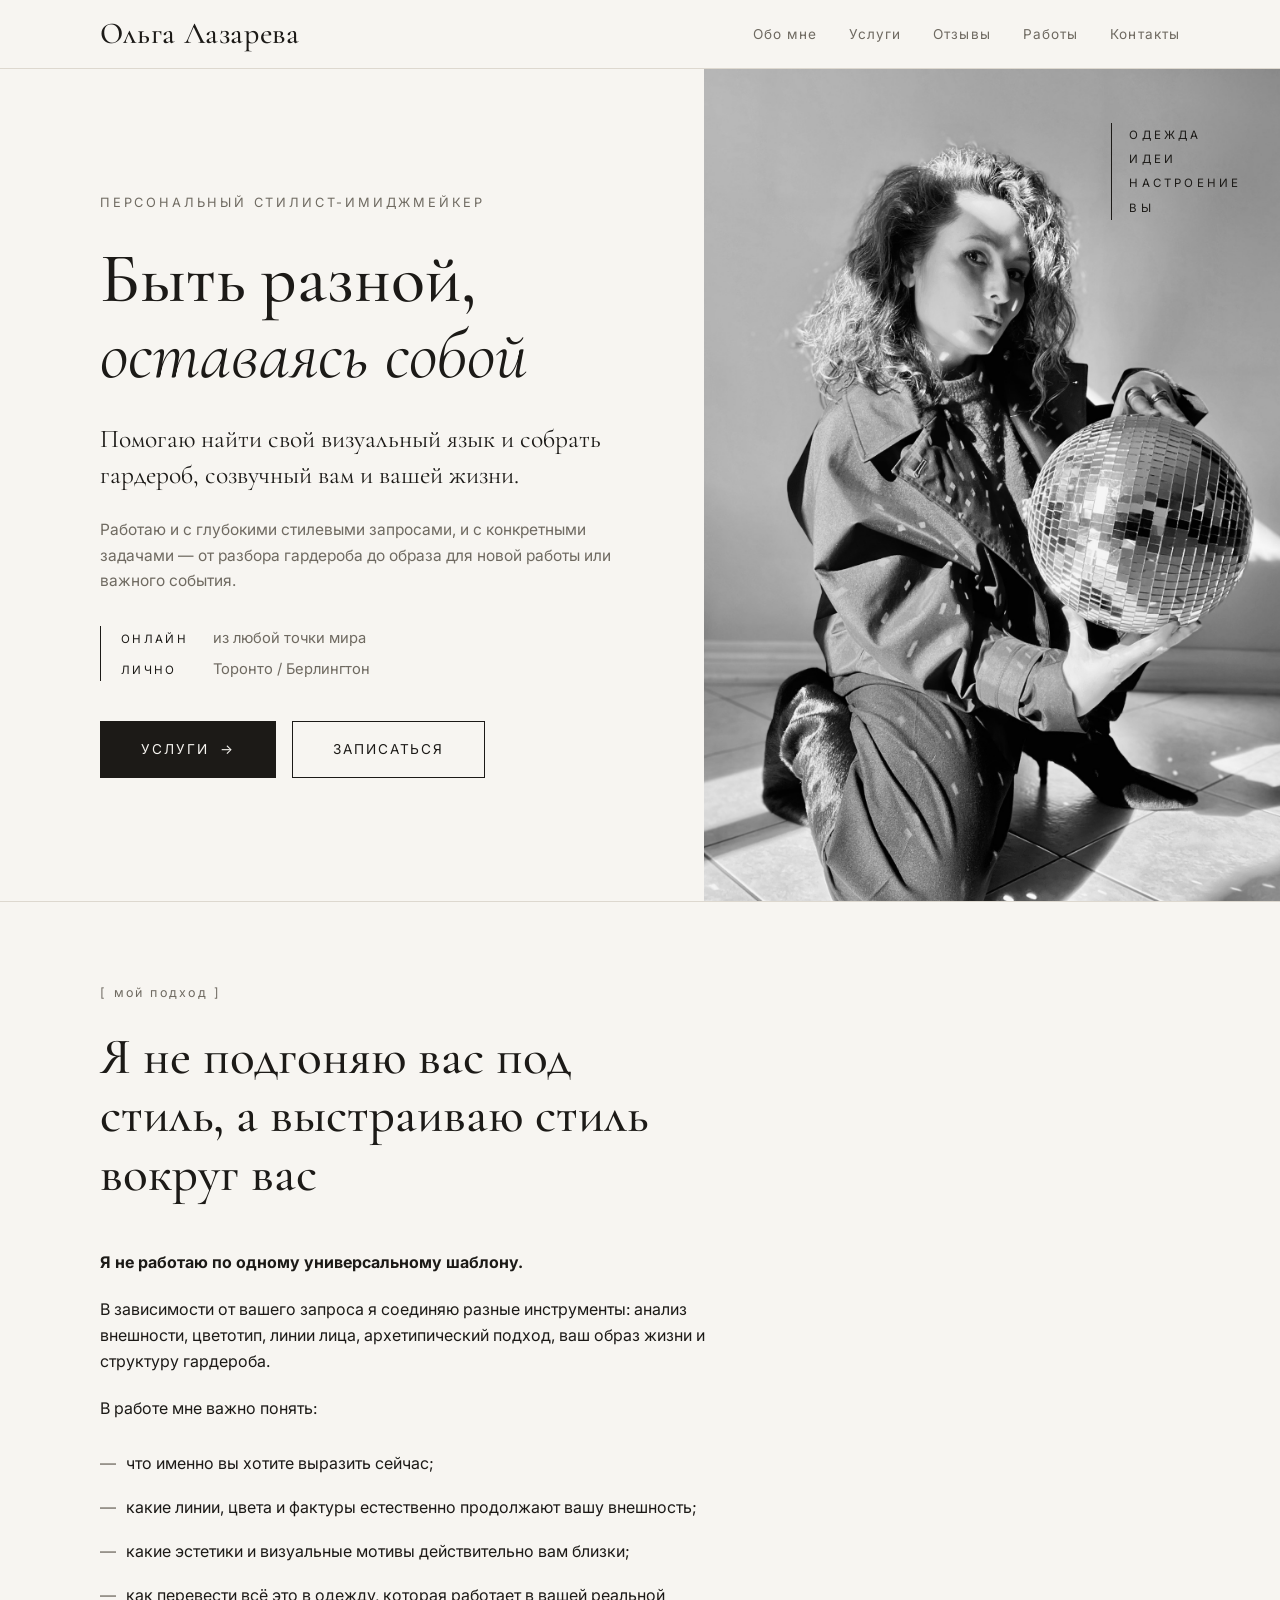
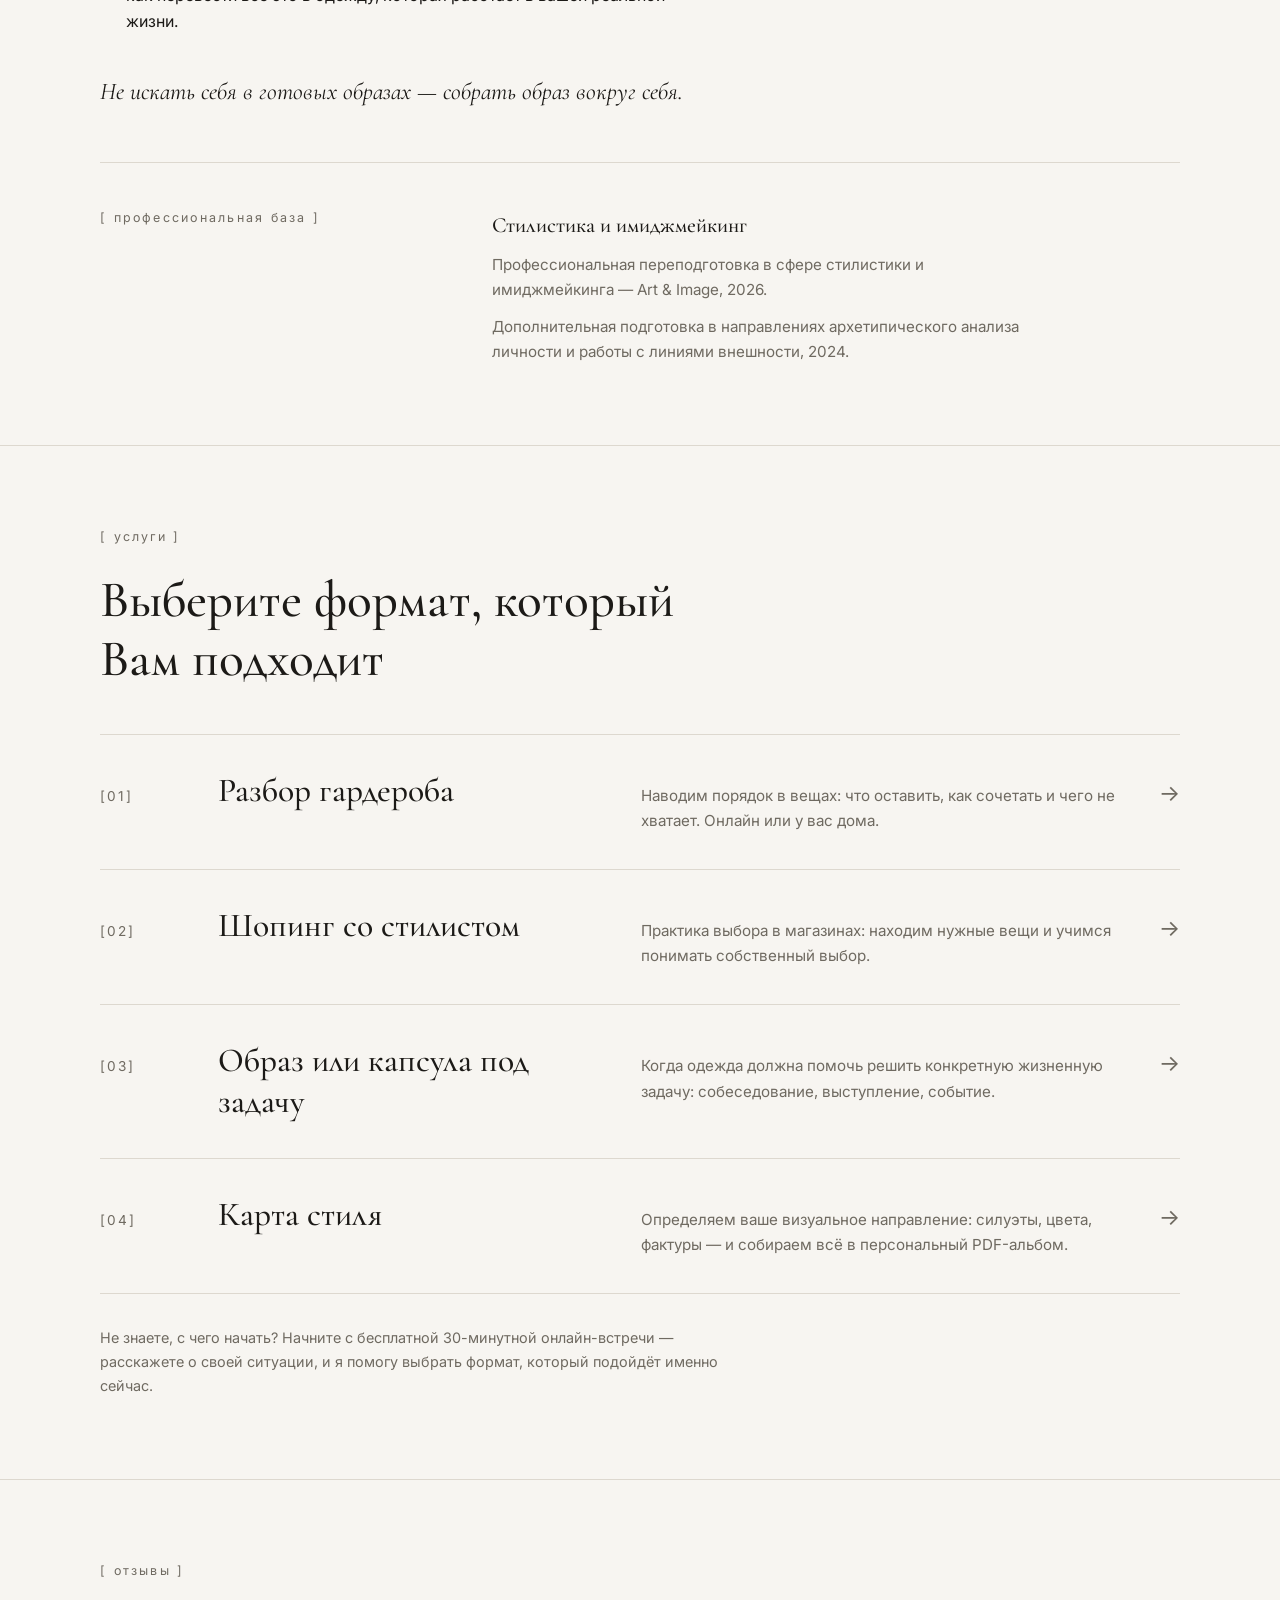
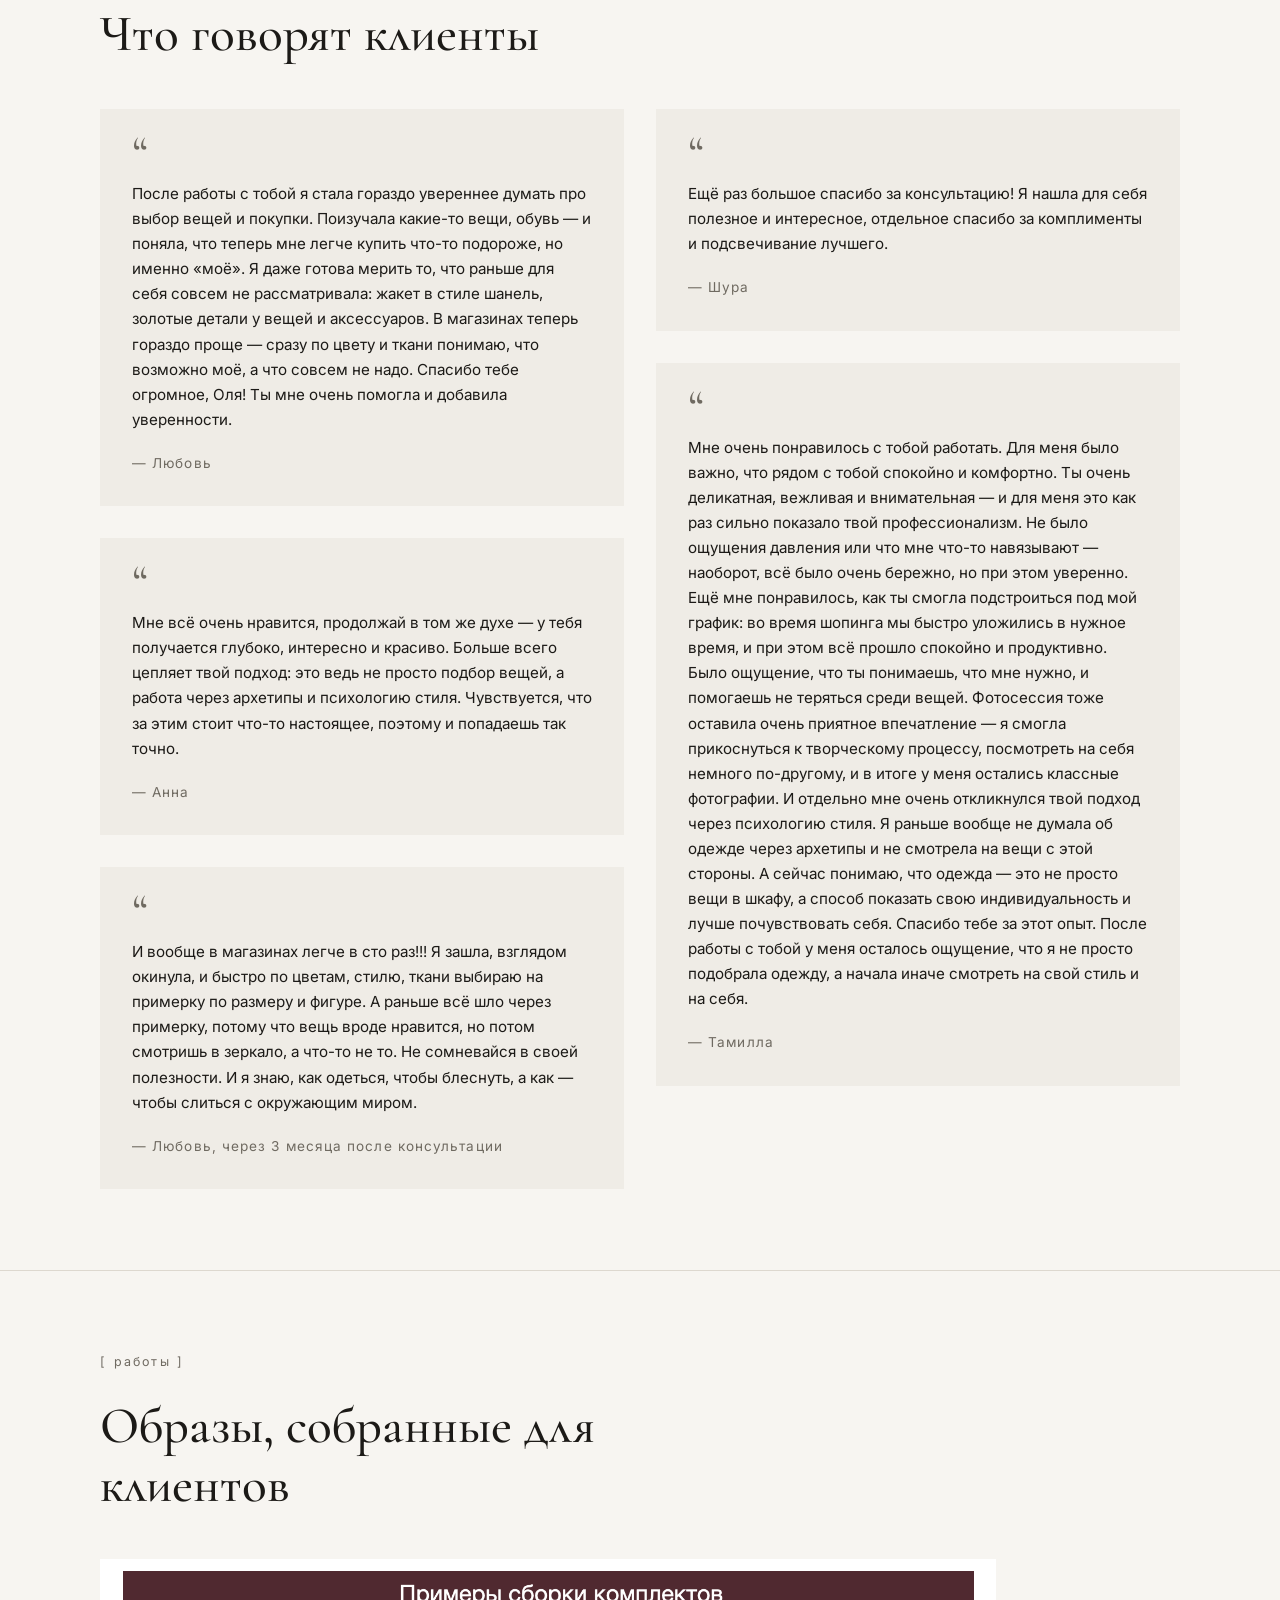
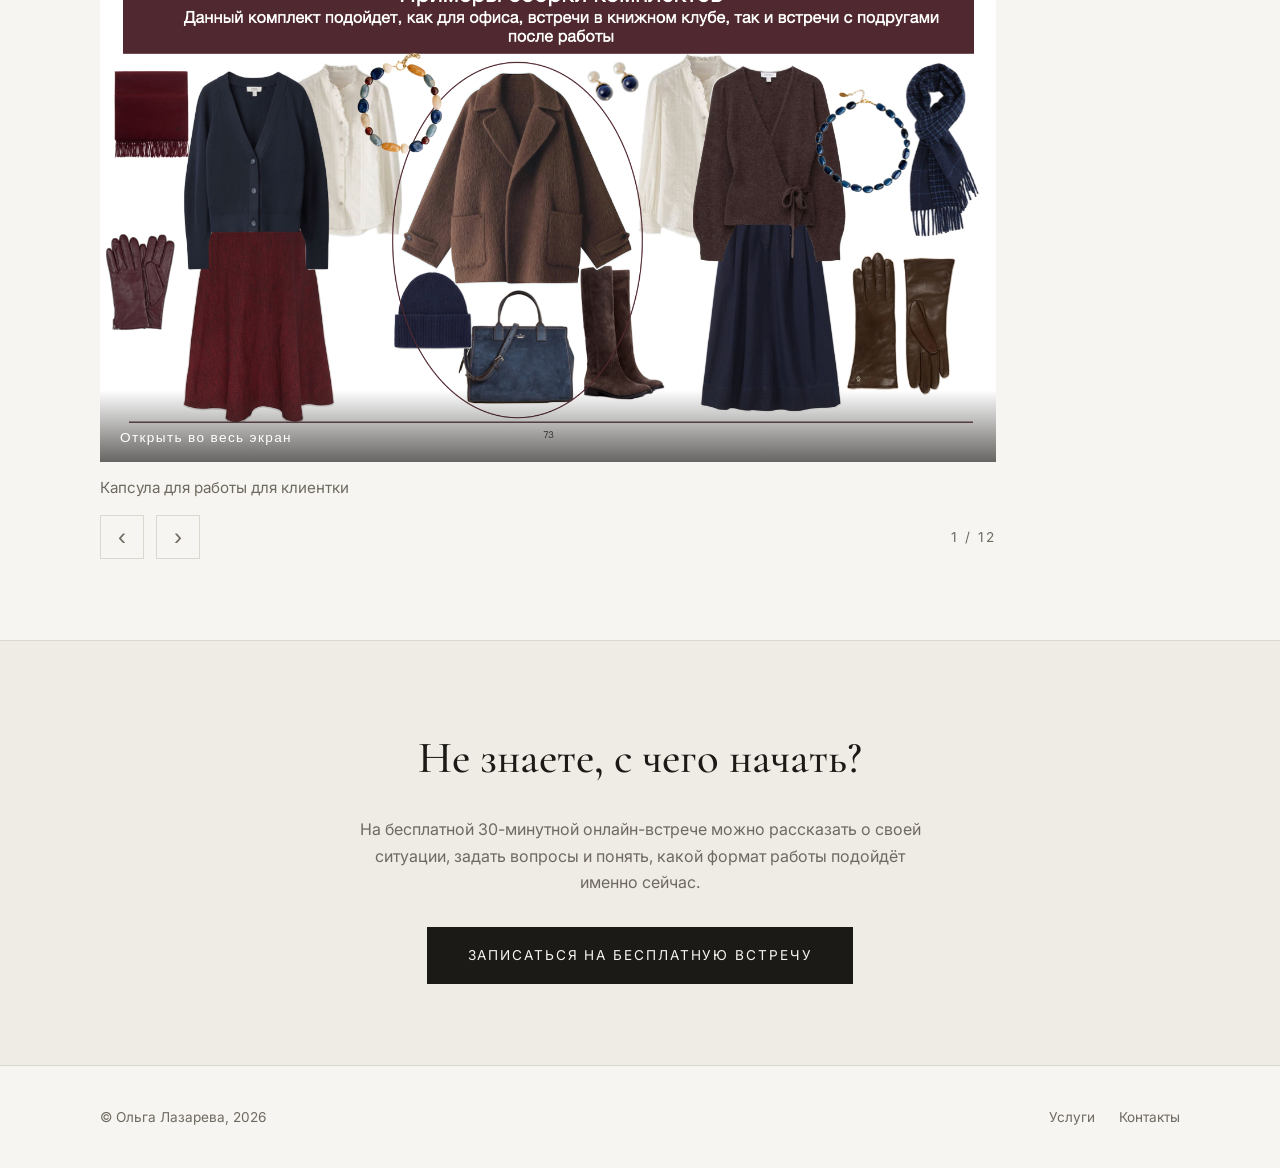
==== commit 1741be51: "Updated gallery" ====
--- a/v2/index.html
+++ b/v2/index.html
@@ -87,7 +87,7 @@
         <section id="services" class="section">
             <div class="container">
                 <span class="label reveal">услуги</span>
-                <h2 class="section-title reveal">Выберите формат, который откликается</h2>
+                <h2 class="section-title reveal">Выберите формат, который Вам подходит</h2>
                 <div class="services-index">
                     <a href="services/razbor-garderoba.html" class="service-row reveal">
                         <div class="service-row-inner">
@@ -182,6 +182,7 @@
             <img class="lightbox-image" id="lightboxImage" src="" alt="">
         </div>
         <button class="lightbox-arrow lightbox-next" id="lightboxNext" aria-label="Следующее">&#8250;</button>
+        <p class="lightbox-caption" id="lightboxCaption" hidden></p>
         <p class="lightbox-counter" id="lightboxCounter"></p>
     </div>
 
--- a/v2/styles.css
+++ b/v2/styles.css
@@ -467,10 +467,10 @@
     font-size: clamp(1.5rem, 3vw, 2.1rem);
     font-weight: 500;
     line-height: 1.2;
-    transition: font-style 0.15s ease;
-}
-
-.service-row:hover .service-name { font-style: italic; }
+    transition: color 0.2s ease;
+}
+
+.service-row:hover .service-name { color: var(--muted); }
 
 .service-brief {
     font-size: 0.95rem;
@@ -535,7 +535,7 @@
 /* ---------- Works ---------- */
 .gallery-grid {
     display: grid;
-    max-width: 30rem;
+    max-width: 56rem;
 }
 
 .gallery-item {
@@ -566,6 +566,46 @@
     font-size: 0.85rem;
     letter-spacing: 0.1em;
     text-align: left;
+}
+
+.gallery-caption {
+    margin-top: 0.9rem;
+    font-size: 0.95rem;
+    line-height: 1.5;
+    color: var(--muted);
+}
+
+.gallery-caption[hidden] { display: none; }
+
+.gallery-nav {
+    display: flex;
+    align-items: center;
+    gap: 0.75rem;
+    margin-top: 1rem;
+}
+
+.gallery-nav-arrow {
+    width: 2.75rem;
+    height: 2.75rem;
+    border: 1px solid var(--line);
+    background: none;
+    cursor: pointer;
+    font-size: 1.5rem;
+    line-height: 1;
+    color: var(--muted);
+    transition: color 0.2s ease, border-color 0.2s ease;
+}
+
+.gallery-nav-arrow:hover {
+    color: var(--ink);
+    border-color: var(--ink);
+}
+
+.gallery-nav-counter {
+    margin-left: auto;
+    font-size: 0.85rem;
+    letter-spacing: 0.15em;
+    color: var(--muted);
 }
 
 /* ---------- Lightbox ---------- */
@@ -577,22 +617,25 @@
     display: flex;
     align-items: center;
     justify-content: center;
+    padding: 1rem 0 7rem;
 }
 
 .lightbox[hidden] { display: none; }
 
 .lightbox-stage {
     max-width: 90vw;
-    max-height: 88vh;
+    max-height: calc(100vh - 8.5rem);
     overflow: hidden;
 }
 
 .lightbox-image {
     max-width: 90vw;
-    max-height: 88vh;
+    max-height: calc(100vh - 8.5rem);
     object-fit: contain;
     cursor: zoom-in;
 }
+
+.lightbox.zoomed { padding: 0; }
 
 .lightbox.zoomed .lightbox-stage {
     overflow: auto;
@@ -637,6 +680,22 @@
 .lightbox-prev { left: 0.5rem; }
 .lightbox-next { right: 0.5rem; }
 
+.lightbox-caption {
+    position: absolute;
+    bottom: 2.8rem;
+    left: 50%;
+    transform: translateX(-50%);
+    max-width: min(90vw, 42rem);
+    padding: 0 1rem;
+    text-align: center;
+    color: rgba(255, 255, 255, 0.9);
+    font-size: 0.95rem;
+    line-height: 1.5;
+    z-index: 210;
+}
+
+.lightbox-caption[hidden] { display: none; }
+
 .lightbox-counter {
     position: absolute;
     bottom: 1rem;
@@ -721,7 +780,7 @@
 /* ---------- Service page: fit list ---------- */
 .fit-list {
     list-style: none;
-    max-width: 44rem;
+    max-width: 56rem;
 }
 
 .fit-list li {
@@ -822,7 +881,7 @@
 
 /* ---------- Service page: Q&A ---------- */
 .qa-list {
-    max-width: 44rem;
+    max-width: 56rem;
 }
 
 .qa-list details {
